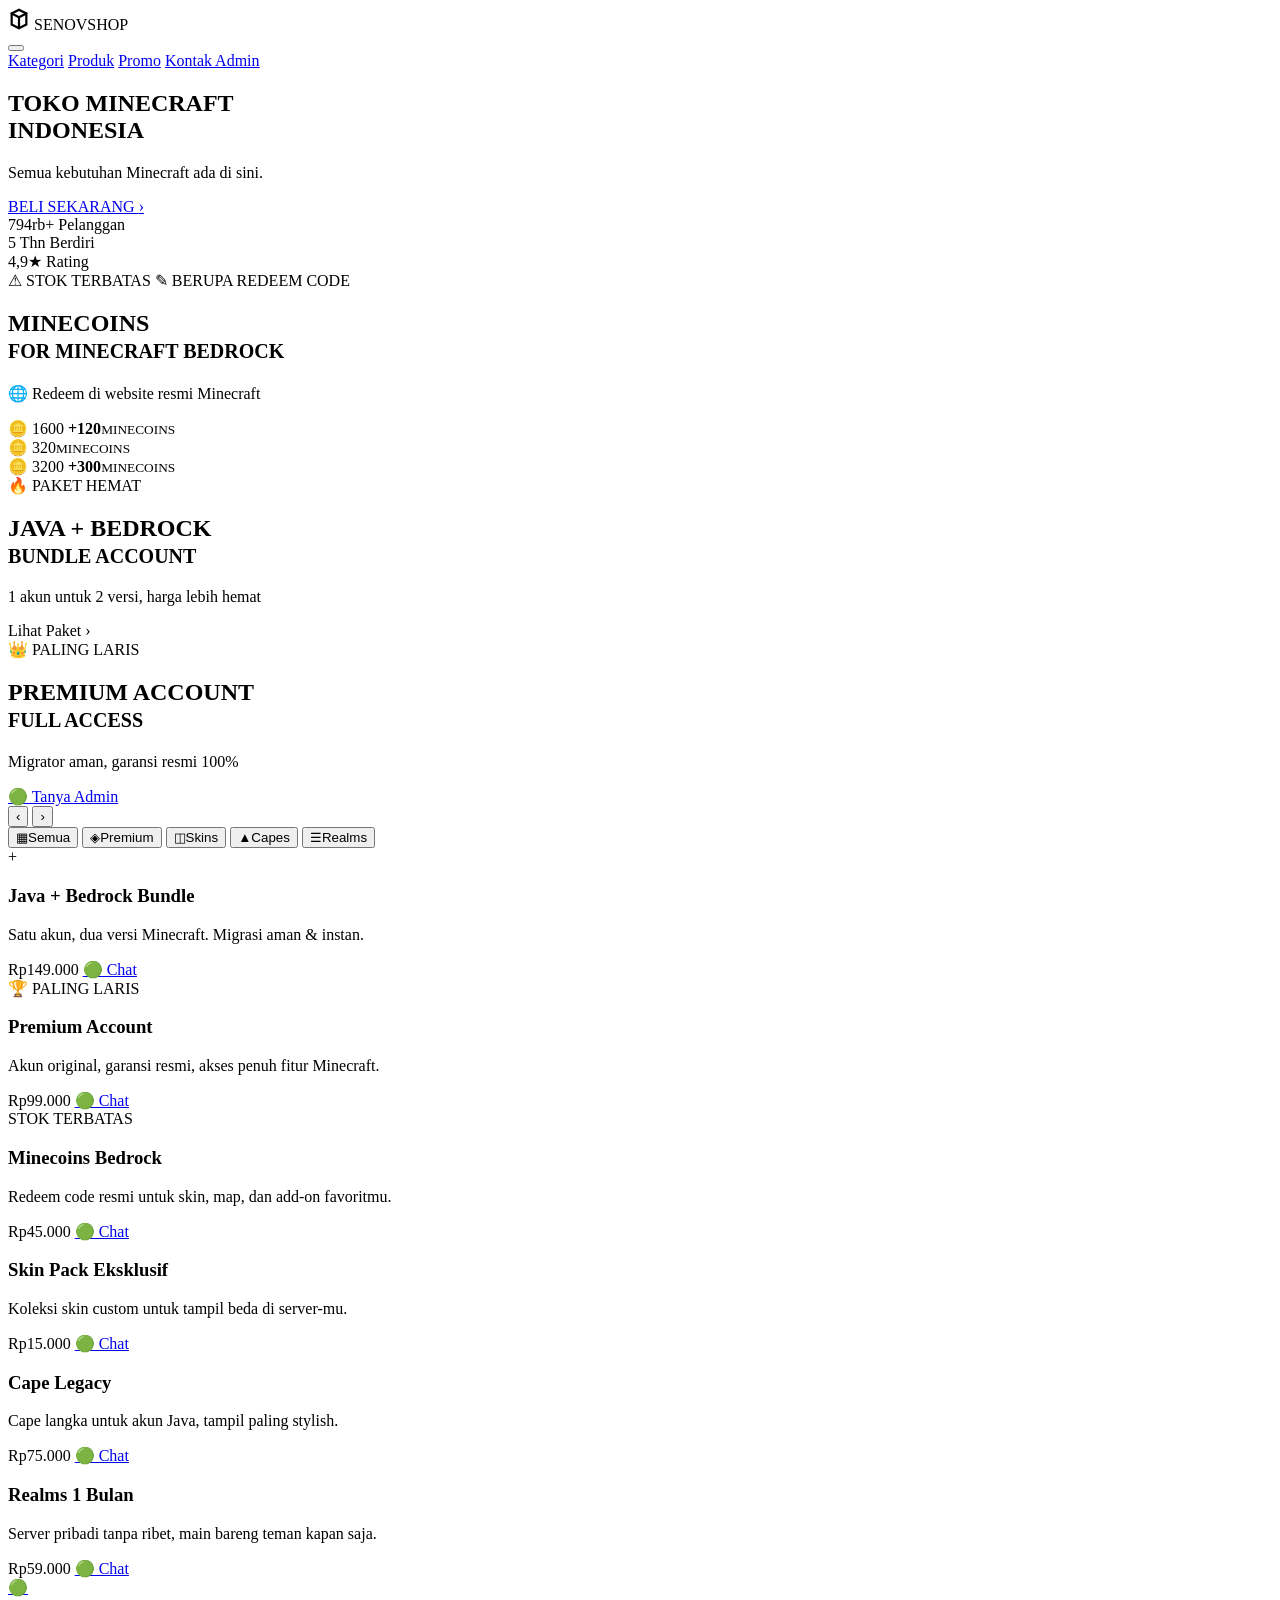
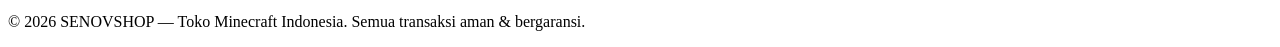
==== index.html @ c6f9ea71 "Create index.html" ====
<!DOCTYPE html>
<html lang="id">
<head>
<meta charset="UTF-8">
<meta name="viewport" content="width=device-width, initial-scale=1.0">
<title>SENOVSHOP — Toko Minecraft Indonesia</title>
<link rel="preconnect" href="https://fonts.googleapis.com">
<link href="https://fonts.googleapis.com/css2?family=Press+Start+2P&family=Inter:wght@400;500;600;700;800&display=swap" rel="stylesheet">
<link rel="stylesheet" href="style.css">
</head>
<body>

<!-- ===== HEADER ===== -->
<header class="site-header" id="siteHeader">
  <div class="logo">
    <span class="logo-badge">
      <svg viewBox="0 0 24 24" width="22" height="22" fill="none" stroke="currentColor" stroke-width="2.4" stroke-linecap="round">
        <path d="M12 2 L20 6 V18 L12 22 L4 18 V6 Z"/>
        <path d="M4 6 L12 10 L20 6"/>
        <path d="M12 10 V22"/>
      </svg>
    </span>
    <span class="logo-text">SENOV<span class="accent">SHOP</span></span>
  </div>

  <button class="menu-toggle" id="menuToggle" aria-label="Buka menu" aria-expanded="false">
    <span></span><span></span><span></span>
  </button>

  <nav class="mobile-nav" id="mobileNav">
    <a href="#kategori">Kategori</a>
    <a href="#produk">Produk</a>
    <a href="#promo">Promo</a>
    <a href="#kontak">Kontak Admin</a>
  </nav>
</header>

<!-- ===== HERO ===== -->
<section class="hero">
  <div class="hero-terrain" aria-hidden="true">
    <div class="hero-stars"></div>
    <div class="hero-sun"></div>
    <div class="cloud c1"></div>
    <div class="cloud c2"></div>
    <div class="cloud c3"></div>
    <div class="tree t1"><span class="trunk"></span><span class="leaves"></span></div>
    <div class="tree t2"><span class="trunk"></span><span class="leaves"></span></div>
    <div class="tree t3"><span class="trunk"></span><span class="leaves"></span></div>
    <div class="ground"></div>
    <div class="blocky-strip"></div>
  </div>

  <div class="hero-content">
    <h1 class="hero-title">TOKO MINECRAFT<br><span class="accent-line">INDONESIA</span></h1>
    <p class="hero-sub">Semua kebutuhan Minecraft ada di sini.</p>
    <a href="#produk" class="btn-primary">BELI SEKARANG <span class="chev">›</span></a>

    <div class="stats-row">
      <div class="stat-card">
        <span class="stat-num">794rb+</span>
        <span class="stat-label">Pelanggan</span>
      </div>
      <div class="stat-card">
        <span class="stat-num">5 Thn</span>
        <span class="stat-label">Berdiri</span>
      </div>
      <div class="stat-card">
        <span class="stat-num">4,9<span class="star">★</span></span>
        <span class="stat-label">Rating</span>
      </div>
    </div>
  </div>
</section>

<!-- ===== BANNER CAROUSEL (bisa digeser) ===== -->
<section class="carousel-section" id="promo">
  <div class="carousel" id="carousel">
    <div class="carousel-track" id="carouselTrack">

      <article class="banner banner-coins">
        <div class="banner-badges">
          <span class="pill pill-warn">⚠ STOK TERBATAS</span>
          <span class="pill pill-info">✎ BERUPA REDEEM CODE</span>
        </div>
        <h2 class="banner-title">MINECOINS<br><small>FOR MINECRAFT BEDROCK</small></h2>
        <p class="banner-desc">🌐 Redeem di website resmi Minecraft</p>
        <div class="coin-chip chip1">🪙 1600 <b>+120</b><small>MINECOINS</small></div>
        <div class="coin-chip chip2">🪙 320<small>MINECOINS</small></div>
        <div class="coin-chip chip3">🪙 3200 <b>+300</b><small>MINECOINS</small></div>
      </article>

      <article class="banner banner-bundle">
        <span class="pill pill-gold">🔥 PAKET HEMAT</span>
        <h2 class="banner-title">JAVA + BEDROCK<br><small>BUNDLE ACCOUNT</small></h2>
        <p class="banner-desc">1 akun untuk 2 versi, harga lebih hemat</p>
        <span class="btn-mini">Lihat Paket ›</span>
      </article>

      <article class="banner banner-account">
        <span class="pill pill-red">👑 PALING LARIS</span>
        <h2 class="banner-title">PREMIUM ACCOUNT<br><small>FULL ACCESS</small></h2>
        <p class="banner-desc">Migrator aman, garansi resmi 100%</p>
        <a href="#kontak" class="btn-whatsapp">🟢 Tanya Admin</a>
      </article>

    </div>

    <button class="carousel-arrow prev" id="prevArrow" aria-label="Sebelumnya">‹</button>
    <button class="carousel-arrow next" id="nextArrow" aria-label="Berikutnya">›</button>
  </div>

  <div class="carousel-dots" id="carouselDots"></div>
</section>

<!-- ===== KATEGORI ===== -->
<section class="categories" id="kategori">
  <button class="cat-btn active" data-cat="semua">
    <span class="cat-icon">▦</span>Semua
  </button>
  <button class="cat-btn" data-cat="premium">
    <span class="cat-icon">◈</span>Premium
  </button>
  <button class="cat-btn" data-cat="skins">
    <span class="cat-icon">◫</span>Skins
  </button>
  <button class="cat-btn" data-cat="capes">
    <span class="cat-icon">▲</span>Capes
  </button>
  <button class="cat-btn" data-cat="realms">
    <span class="cat-icon">☰</span>Realms
  </button>
</section>

<!-- ===== PRODUK ===== -->
<section class="products" id="produk">

  <article class="product-card" data-cat="premium">
    <div class="product-thumb thumb-bundle">
      <span class="thumb-plus">+</span>
    </div>
    <div class="product-body">
      <h3>Java + Bedrock Bundle</h3>
      <p class="product-desc">Satu akun, dua versi Minecraft. Migrasi aman &amp; instan.</p>
      <div class="product-foot">
        <span class="price">Rp149.000</span>
        <a href="#kontak" class="btn-whatsapp small">🟢 Chat</a>
      </div>
    </div>
  </article>

  <article class="product-card" data-cat="premium">
    <div class="product-thumb thumb-account">
      <span class="badge-laris">🏆 PALING LARIS</span>
    </div>
    <div class="product-body">
      <h3>Premium Account</h3>
      <p class="product-desc">Akun original, garansi resmi, akses penuh fitur Minecraft.</p>
      <div class="product-foot">
        <span class="price">Rp99.000</span>
        <a href="#kontak" class="btn-whatsapp small">🟢 Chat</a>
      </div>
    </div>
  </article>

  <article class="product-card" data-cat="premium realms">
    <div class="product-thumb thumb-coins">
      <span class="badge-limited">STOK TERBATAS</span>
    </div>
    <div class="product-body">
      <h3>Minecoins Bedrock</h3>
      <p class="product-desc">Redeem code resmi untuk skin, map, dan add-on favoritmu.</p>
      <div class="product-foot">
        <span class="price">Rp45.000</span>
        <a href="#kontak" class="btn-whatsapp small">🟢 Chat</a>
      </div>
    </div>
  </article>

  <article class="product-card" data-cat="skins">
    <div class="product-thumb thumb-skins"></div>
    <div class="product-body">
      <h3>Skin Pack Eksklusif</h3>
      <p class="product-desc">Koleksi skin custom untuk tampil beda di server-mu.</p>
      <div class="product-foot">
        <span class="price">Rp15.000</span>
        <a href="#kontak" class="btn-whatsapp small">🟢 Chat</a>
      </div>
    </div>
  </article>

  <article class="product-card" data-cat="capes">
    <div class="product-thumb thumb-capes"></div>
    <div class="product-body">
      <h3>Cape Legacy</h3>
      <p class="product-desc">Cape langka untuk akun Java, tampil paling stylish.</p>
      <div class="product-foot">
        <span class="price">Rp75.000</span>
        <a href="#kontak" class="btn-whatsapp small">🟢 Chat</a>
      </div>
    </div>
  </article>

  <article class="product-card" data-cat="realms">
    <div class="product-thumb thumb-realms"></div>
    <div class="product-body">
      <h3>Realms 1 Bulan</h3>
      <p class="product-desc">Server pribadi tanpa ribet, main bareng teman kapan saja.</p>
      <div class="product-foot">
        <span class="price">Rp59.000</span>
        <a href="#kontak" class="btn-whatsapp small">🟢 Chat</a>
      </div>
    </div>
  </article>

</section>

<!-- ===== KONTAK / FLOATING WA ===== -->
<a href="#" id="kontak" class="floating-wa" aria-label="Tanya Admin via WhatsApp">🟢</a>

<footer class="site-footer">
  <p>© 2026 SENOVSHOP — Toko Minecraft Indonesia. Semua transaksi aman &amp; bergaransi.</p>
</footer>

<script src="script.js"></script>
</body>
</html>
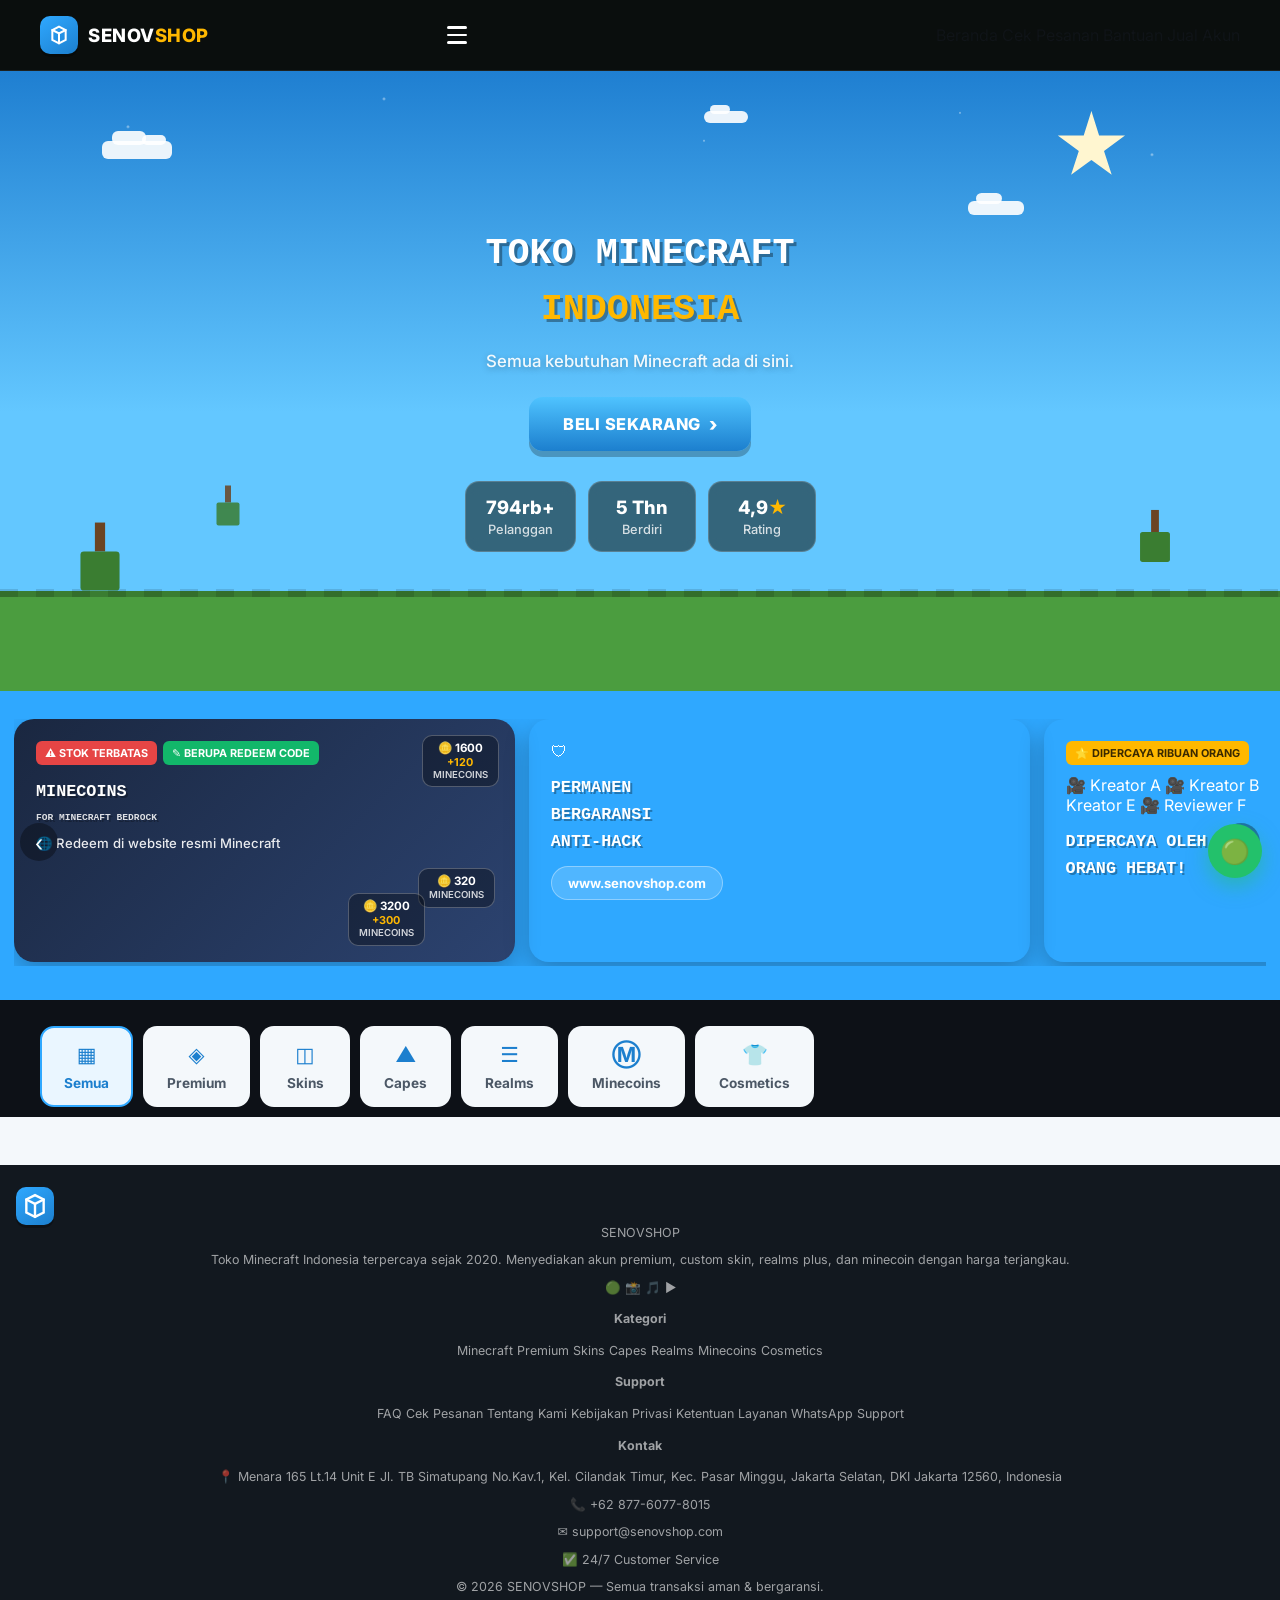
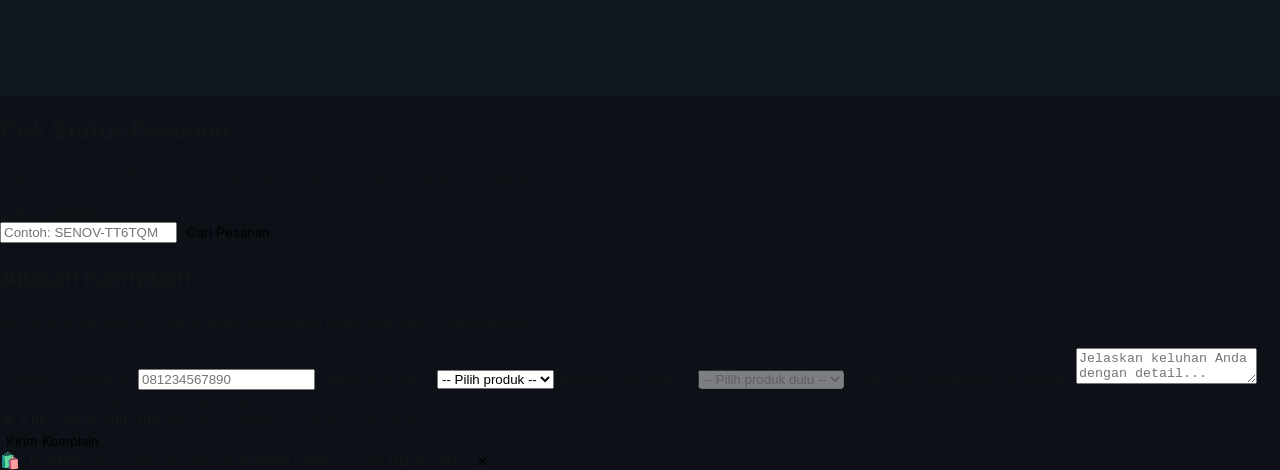
==== commit 5241f4f5: "Update index.html" ====
--- a/index.html
+++ b/index.html
@@ -8,218 +8,256 @@
 <link href="https://fonts.googleapis.com/css2?family=Press+Start+2P&family=Inter:wght@400;500;600;700;800&display=swap" rel="stylesheet">
 <link rel="stylesheet" href="style.css">
 </head>
-<body>
+<body class="skeleton-active">
 
 <!-- ===== HEADER ===== -->
 <header class="site-header" id="siteHeader">
-  <div class="logo">
+  <a href="#" class="logo" data-nav="home">
     <span class="logo-badge">
-      <svg viewBox="0 0 24 24" width="22" height="22" fill="none" stroke="currentColor" stroke-width="2.4" stroke-linecap="round">
+      <svg viewBox="0 0 24 24" width="20" height="20" fill="none" stroke="currentColor" stroke-width="2.4" stroke-linecap="round">
         <path d="M12 2 L20 6 V18 L12 22 L4 18 V6 Z"/>
         <path d="M4 6 L12 10 L20 6"/>
         <path d="M12 10 V22"/>
       </svg>
     </span>
     <span class="logo-text">SENOV<span class="accent">SHOP</span></span>
-  </div>
+  </a>
 
   <button class="menu-toggle" id="menuToggle" aria-label="Buka menu" aria-expanded="false">
     <span></span><span></span><span></span>
   </button>
 
-  <nav class="mobile-nav" id="mobileNav">
-    <a href="#kategori">Kategori</a>
-    <a href="#produk">Produk</a>
-    <a href="#promo">Promo</a>
-    <a href="#kontak">Kontak Admin</a>
+  <div class="nav-backdrop" id="navBackdrop"></div>
+  <nav class="dropdown-nav" id="dropdownNav">
+    <a href="#" class="nav-item active" data-nav="home">Beranda</a>
+    <a href="#" class="nav-item" data-nav="pesanan">Cek Pesanan</a>
+    <a href="#" class="nav-item" data-nav="bantuan">Bantuan</a>
+    <a href="https://wa.me/6282122246350?text=Halo%20Admin%20Senovbuy%2C%20saya%20ingin%20menjual%20akun%20Minecraft%20Java%20%26%20Bedrock%20saya."
+       class="nav-cta" target="_blank" rel="noopener">Jual Akun</a>
   </nav>
 </header>
 
-<!-- ===== HERO ===== -->
-<section class="hero">
-  <div class="hero-terrain" aria-hidden="true">
-    <div class="hero-stars"></div>
-    <div class="hero-sun"></div>
-    <div class="cloud c1"></div>
-    <div class="cloud c2"></div>
-    <div class="cloud c3"></div>
-    <div class="tree t1"><span class="trunk"></span><span class="leaves"></span></div>
-    <div class="tree t2"><span class="trunk"></span><span class="leaves"></span></div>
-    <div class="tree t3"><span class="trunk"></span><span class="leaves"></span></div>
-    <div class="ground"></div>
-    <div class="blocky-strip"></div>
-  </div>
-
-  <div class="hero-content">
-    <h1 class="hero-title">TOKO MINECRAFT<br><span class="accent-line">INDONESIA</span></h1>
-    <p class="hero-sub">Semua kebutuhan Minecraft ada di sini.</p>
-    <a href="#produk" class="btn-primary">BELI SEKARANG <span class="chev">›</span></a>
-
-    <div class="stats-row">
-      <div class="stat-card">
-        <span class="stat-num">794rb+</span>
-        <span class="stat-label">Pelanggan</span>
-      </div>
-      <div class="stat-card">
-        <span class="stat-num">5 Thn</span>
-        <span class="stat-label">Berdiri</span>
-      </div>
-      <div class="stat-card">
-        <span class="stat-num">4,9<span class="star">★</span></span>
-        <span class="stat-label">Rating</span>
-      </div>
-    </div>
-  </div>
-</section>
-
-<!-- ===== BANNER CAROUSEL (bisa digeser) ===== -->
-<section class="carousel-section" id="promo">
-  <div class="carousel" id="carousel">
-    <div class="carousel-track" id="carouselTrack">
-
-      <article class="banner banner-coins">
-        <div class="banner-badges">
-          <span class="pill pill-warn">⚠ STOK TERBATAS</span>
-          <span class="pill pill-info">✎ BERUPA REDEEM CODE</span>
-        </div>
-        <h2 class="banner-title">MINECOINS<br><small>FOR MINECRAFT BEDROCK</small></h2>
-        <p class="banner-desc">🌐 Redeem di website resmi Minecraft</p>
-        <div class="coin-chip chip1">🪙 1600 <b>+120</b><small>MINECOINS</small></div>
-        <div class="coin-chip chip2">🪙 320<small>MINECOINS</small></div>
-        <div class="coin-chip chip3">🪙 3200 <b>+300</b><small>MINECOINS</small></div>
-      </article>
-
-      <article class="banner banner-bundle">
-        <span class="pill pill-gold">🔥 PAKET HEMAT</span>
-        <h2 class="banner-title">JAVA + BEDROCK<br><small>BUNDLE ACCOUNT</small></h2>
-        <p class="banner-desc">1 akun untuk 2 versi, harga lebih hemat</p>
-        <span class="btn-mini">Lihat Paket ›</span>
-      </article>
-
-      <article class="banner banner-account">
-        <span class="pill pill-red">👑 PALING LARIS</span>
-        <h2 class="banner-title">PREMIUM ACCOUNT<br><small>FULL ACCESS</small></h2>
-        <p class="banner-desc">Migrator aman, garansi resmi 100%</p>
-        <a href="#kontak" class="btn-whatsapp">🟢 Tanya Admin</a>
-      </article>
-
-    </div>
-
-    <button class="carousel-arrow prev" id="prevArrow" aria-label="Sebelumnya">‹</button>
-    <button class="carousel-arrow next" id="nextArrow" aria-label="Berikutnya">›</button>
-  </div>
-
-  <div class="carousel-dots" id="carouselDots"></div>
-</section>
-
-<!-- ===== KATEGORI ===== -->
-<section class="categories" id="kategori">
-  <button class="cat-btn active" data-cat="semua">
-    <span class="cat-icon">▦</span>Semua
-  </button>
-  <button class="cat-btn" data-cat="premium">
-    <span class="cat-icon">◈</span>Premium
-  </button>
-  <button class="cat-btn" data-cat="skins">
-    <span class="cat-icon">◫</span>Skins
-  </button>
-  <button class="cat-btn" data-cat="capes">
-    <span class="cat-icon">▲</span>Capes
-  </button>
-  <button class="cat-btn" data-cat="realms">
-    <span class="cat-icon">☰</span>Realms
-  </button>
-</section>
-
-<!-- ===== PRODUK ===== -->
-<section class="products" id="produk">
-
-  <article class="product-card" data-cat="premium">
-    <div class="product-thumb thumb-bundle">
-      <span class="thumb-plus">+</span>
-    </div>
-    <div class="product-body">
-      <h3>Java + Bedrock Bundle</h3>
-      <p class="product-desc">Satu akun, dua versi Minecraft. Migrasi aman &amp; instan.</p>
-      <div class="product-foot">
-        <span class="price">Rp149.000</span>
-        <a href="#kontak" class="btn-whatsapp small">🟢 Chat</a>
-      </div>
-    </div>
-  </article>
-
-  <article class="product-card" data-cat="premium">
-    <div class="product-thumb thumb-account">
-      <span class="badge-laris">🏆 PALING LARIS</span>
-    </div>
-    <div class="product-body">
-      <h3>Premium Account</h3>
-      <p class="product-desc">Akun original, garansi resmi, akses penuh fitur Minecraft.</p>
-      <div class="product-foot">
-        <span class="price">Rp99.000</span>
-        <a href="#kontak" class="btn-whatsapp small">🟢 Chat</a>
-      </div>
-    </div>
-  </article>
-
-  <article class="product-card" data-cat="premium realms">
-    <div class="product-thumb thumb-coins">
-      <span class="badge-limited">STOK TERBATAS</span>
-    </div>
-    <div class="product-body">
-      <h3>Minecoins Bedrock</h3>
-      <p class="product-desc">Redeem code resmi untuk skin, map, dan add-on favoritmu.</p>
-      <div class="product-foot">
-        <span class="price">Rp45.000</span>
-        <a href="#kontak" class="btn-whatsapp small">🟢 Chat</a>
-      </div>
-    </div>
-  </article>
-
-  <article class="product-card" data-cat="skins">
-    <div class="product-thumb thumb-skins"></div>
-    <div class="product-body">
-      <h3>Skin Pack Eksklusif</h3>
-      <p class="product-desc">Koleksi skin custom untuk tampil beda di server-mu.</p>
-      <div class="product-foot">
-        <span class="price">Rp15.000</span>
-        <a href="#kontak" class="btn-whatsapp small">🟢 Chat</a>
-      </div>
-    </div>
-  </article>
-
-  <article class="product-card" data-cat="capes">
-    <div class="product-thumb thumb-capes"></div>
-    <div class="product-body">
-      <h3>Cape Legacy</h3>
-      <p class="product-desc">Cape langka untuk akun Java, tampil paling stylish.</p>
-      <div class="product-foot">
-        <span class="price">Rp75.000</span>
-        <a href="#kontak" class="btn-whatsapp small">🟢 Chat</a>
-      </div>
-    </div>
-  </article>
-
-  <article class="product-card" data-cat="realms">
-    <div class="product-thumb thumb-realms"></div>
-    <div class="product-body">
-      <h3>Realms 1 Bulan</h3>
-      <p class="product-desc">Server pribadi tanpa ribet, main bareng teman kapan saja.</p>
-      <div class="product-foot">
-        <span class="price">Rp59.000</span>
-        <a href="#kontak" class="btn-whatsapp small">🟢 Chat</a>
-      </div>
-    </div>
-  </article>
-
-</section>
-
-<!-- ===== KONTAK / FLOATING WA ===== -->
-<a href="#" id="kontak" class="floating-wa" aria-label="Tanya Admin via WhatsApp">🟢</a>
-
-<footer class="site-footer">
-  <p>© 2026 SENOVSHOP — Toko Minecraft Indonesia. Semua transaksi aman &amp; bergaransi.</p>
-</footer>
+<!-- ======================================================= -->
+<!-- ===================== VIEW: HOME ======================= -->
+<!-- ======================================================= -->
+<main id="viewHome" class="view">
+
+  <!-- ===== HERO ===== -->
+  <section class="hero">
+    <div class="hero-terrain skeleton-block" aria-hidden="true">
+      <div class="hero-stars"></div>
+      <div class="hero-sun"></div>
+      <div class="cloud c1"></div>
+      <div class="cloud c2"></div>
+      <div class="cloud c3"></div>
+      <div class="tree t1"><span class="trunk"></span><span class="leaves"></span></div>
+      <div class="tree t2"><span class="trunk"></span><span class="leaves"></span></div>
+      <div class="tree t3"><span class="trunk"></span><span class="leaves"></span></div>
+      <div class="ground"></div>
+      <div class="blocky-strip"></div>
+    </div>
+
+    <div class="hero-content">
+      <h1 class="hero-title">TOKO MINECRAFT<br><span class="accent-line">INDONESIA</span></h1>
+      <p class="hero-sub">Semua kebutuhan Minecraft ada di sini.</p>
+      <a href="#produk" class="btn-primary">BELI SEKARANG <span class="chev">›</span></a>
+
+      <div class="stats-row">
+        <div class="stat-card"><span class="stat-num">794rb+</span><span class="stat-label">Pelanggan</span></div>
+        <div class="stat-card"><span class="stat-num">5 Thn</span><span class="stat-label">Berdiri</span></div>
+        <div class="stat-card"><span class="stat-num">4,9<span class="star">★</span></span><span class="stat-label">Rating</span></div>
+      </div>
+    </div>
+  </section>
+
+  <!-- ===== BANNER CAROUSEL ===== -->
+  <section class="carousel-section">
+    <div class="carousel" id="carousel">
+      <div class="carousel-track" id="carouselTrack">
+
+        <article class="banner banner-coins skeleton-block">
+          <div class="banner-badges">
+            <span class="pill pill-warn">⚠ STOK TERBATAS</span>
+            <span class="pill pill-info">✎ BERUPA REDEEM CODE</span>
+          </div>
+          <h2 class="banner-title">MINECOINS<br><small>FOR MINECRAFT BEDROCK</small></h2>
+          <p class="banner-desc">🌐 Redeem di website resmi Minecraft</p>
+          <div class="coin-chip chip1">🪙 1600 <b>+120</b><small>MINECOINS</small></div>
+          <div class="coin-chip chip2">🪙 320<small>MINECOINS</small></div>
+          <div class="coin-chip chip3">🪙 3200 <b>+300</b><small>MINECOINS</small></div>
+        </article>
+
+        <article class="banner banner-frost skeleton-block">
+          <span class="frost-shield">🛡</span>
+          <h2 class="banner-title banner-title-lg">PERMANEN<br>BERGARANSI<br><span class="accent-amber">ANTI-HACK</span></h2>
+          <span class="btn-mini">www.senovshop.com</span>
+          <div class="snow s1"></div><div class="snow s2"></div><div class="snow s3"></div><div class="snow s4"></div>
+        </article>
+
+        <article class="banner banner-trust skeleton-block">
+          <span class="pill pill-gold">⭐ DIPERCAYA RIBUAN ORANG</span>
+          <div class="trust-grid">
+            <span class="trust-pill">🎥 Kreator A</span>
+            <span class="trust-pill">🎥 Kreator B</span>
+            <span class="trust-pill">🎙 Reviewer C</span>
+            <span class="trust-pill">🎥 Kreator D</span>
+            <span class="trust-pill">🎙 Kreator E</span>
+            <span class="trust-pill">🎥 Reviewer F</span>
+          </div>
+          <h2 class="banner-title banner-title-sm">DIPERCAYA OLEH<br>ORANG HEBAT!</h2>
+        </article>
+
+        <article class="banner banner-brand skeleton-block">
+          <div class="brand-figures">
+            <span class="fig f1"></span><span class="fig f2"></span><span class="fig f3"></span><span class="fig f4"></span>
+          </div>
+          <h2 class="banner-title banner-title-brand">SENOVSHOP</h2>
+          <span class="btn-mini">www.senovshop.com</span>
+        </article>
+
+        <article class="banner banner-bundle skeleton-block">
+          <span class="pill pill-gold">🎁 BISA DAPET CAPE LANGKA!</span>
+          <h2 class="banner-title banner-title-sm">3+ CAPES RANDOM<br><span class="accent-amber">AKUN SULTAN</span></h2>
+          <div class="mystery-row">
+            <span class="mystery-box mb1">?</span>
+            <span class="mystery-box mb2">?</span>
+            <span class="mystery-box mb3">?</span>
+          </div>
+        </article>
+
+      </div>
+      <button class="carousel-arrow prev" id="prevArrow" aria-label="Sebelumnya">‹</button>
+      <button class="carousel-arrow next" id="nextArrow" aria-label="Berikutnya">›</button>
+    </div>
+    <div class="carousel-dots" id="carouselDots"></div>
+  </section>
+
+  <!-- ===== KATEGORI ===== -->
+  <section class="categories" id="kategori">
+    <button class="cat-btn active" data-cat="semua"><span class="cat-icon">▦</span>Semua</button>
+    <button class="cat-btn" data-cat="premium"><span class="cat-icon">◈</span>Premium</button>
+    <button class="cat-btn" data-cat="skins"><span class="cat-icon">◫</span>Skins</button>
+    <button class="cat-btn" data-cat="capes"><span class="cat-icon">▲</span>Capes</button>
+    <button class="cat-btn" data-cat="realms"><span class="cat-icon">☰</span>Realms</button>
+    <button class="cat-btn" data-cat="minecoins"><span class="cat-icon">Ⓜ</span>Minecoins</button>
+    <button class="cat-btn" data-cat="cosmetics"><span class="cat-icon">👕</span>Cosmetics</button>
+  </section>
+
+  <!-- ===== PRODUK ===== -->
+  <section class="products" id="produk"></section>
+
+  <!-- ===== FOOTER ===== -->
+  <footer class="site-footer">
+    <div class="footer-brand">
+      <span class="logo-badge">
+        <svg viewBox="0 0 24 24" width="26" height="26" fill="none" stroke="currentColor" stroke-width="2.2" stroke-linecap="round">
+          <path d="M12 2 L20 6 V18 L12 22 L4 18 V6 Z"/><path d="M4 6 L12 10 L20 6"/><path d="M12 10 V22"/>
+        </svg>
+      </span>
+      <span class="footer-logo-text">SENOVSHOP</span>
+    </div>
+    <p class="footer-desc">Toko Minecraft Indonesia terpercaya sejak 2020. Menyediakan akun premium, custom skin, realms plus, dan minecoin dengan harga terjangkau.</p>
+    <div class="footer-social">
+      <a href="#" aria-label="WhatsApp">🟢</a>
+      <a href="#" aria-label="Instagram">📸</a>
+      <a href="#" aria-label="TikTok">🎵</a>
+      <a href="#" aria-label="YouTube">▶️</a>
+    </div>
+
+    <div class="footer-cols">
+      <div class="footer-col">
+        <h4>Kategori</h4>
+        <a href="#">Minecraft Premium</a>
+        <a href="#">Skins</a>
+        <a href="#">Capes</a>
+        <a href="#">Realms</a>
+        <a href="#">Minecoins</a>
+        <a href="#">Cosmetics</a>
+      </div>
+      <div class="footer-col">
+        <h4>Support</h4>
+        <a href="#">FAQ</a>
+        <a href="#" data-nav="pesanan">Cek Pesanan</a>
+        <a href="#">Tentang Kami</a>
+        <a href="#">Kebijakan Privasi</a>
+        <a href="#">Ketentuan Layanan</a>
+        <a href="#">WhatsApp Support</a>
+      </div>
+      <div class="footer-col">
+        <h4>Kontak</h4>
+        <p>📍 Menara 165 Lt.14 Unit E Jl. TB Simatupang No.Kav.1, Kel. Cilandak Timur, Kec. Pasar Minggu, Jakarta Selatan, DKI Jakarta 12560, Indonesia</p>
+        <p>📞 +62 877-6077-8015</p>
+        <p>✉️ support@senovshop.com</p>
+        <p>✅ 24/7 Customer Service</p>
+      </div>
+    </div>
+    <p class="footer-copy">© 2026 SENOVSHOP — Semua transaksi aman &amp; bergaransi.</p>
+  </footer>
+
+</main>
+
+<!-- ======================================================= -->
+<!-- =================== VIEW: CEK PESANAN =================== -->
+<!-- ======================================================= -->
+<main id="viewPesanan" class="view view-hidden">
+  <section class="mini-hero">
+    <div class="mini-hero-bg"></div>
+    <h1>Cek Status Pesanan</h1>
+    <p>Masukkan Order ID untuk melihat status dan detail pembayaran pesanan Anda.</p>
+  </section>
+  <section class="pesanan-card-wrap">
+    <div class="pesanan-card">
+      <div class="pesanan-card-head">Cari Pesanan</div>
+      <div class="pesanan-card-body">
+        <input type="text" placeholder="Contoh: SENOV-TT6TQM">
+        <button class="btn-search">Cari Pesanan</button>
+      </div>
+    </div>
+  </section>
+</main>
+
+<!-- ======================================================= -->
+<!-- ===================== VIEW: BANTUAN ===================== -->
+<!-- ======================================================= -->
+<main id="viewBantuan" class="view view-hidden">
+  <section class="mini-hero mini-hero-alt">
+    <div class="mini-hero-bg"></div>
+    <h1>Ajukan Komplain</h1>
+    <p>Isi form di bawah, tim kami akan membantu menindaklanjuti kendalamu.</p>
+  </section>
+  <section class="form-wrap">
+    <label class="form-label">Nomor WhatsApp</label>
+    <input type="text" placeholder="081234567890">
+
+    <label class="form-label">Nama Produk *</label>
+    <select><option>-- Pilih produk --</option></select>
+
+    <label class="form-label">Alasan Komplain *</label>
+    <select disabled><option>-- Pilih produk dulu --</option></select>
+
+    <label class="form-label">Deskripsi Komplain (opsional)</label>
+    <textarea maxlength="2000" placeholder="Jelaskan keluhan Anda dengan detail..." id="complaintText"></textarea>
+    <span class="char-count"><span id="charCount">0</span>/2000</span>
+
+    <label class="form-label">Bukti Pembelian (opsional)</label>
+    <div class="dropzone">
+      <span class="dropzone-icon">⬆</span>
+      <strong>Klik untuk pilih file</strong>
+      <small>JPG, PNG, WEBP, atau PDF • Maks 5MB</small>
+    </div>
+
+    <button class="btn-submit">Kirim Komplain</button>
+  </section>
+</main>
+
+<!-- ===== FLOATING ELEMENTS ===== -->
+<a href="https://wa.me/6282122246350" target="_blank" rel="noopener" class="floating-wa" aria-label="Tanya Admin via WhatsApp">🟢</a>
+
+<div class="toast" id="purchaseToast">
+  <span class="toast-icon">🛍️</span>
+  <span class="toast-text"><strong id="toastName">Jo Stecu</strong> baru saja membeli <strong id="toastItem">Builder Cape</strong> senilai <strong id="toastPrice">Rp 15.402</strong></span>
+  <button class="toast-close" id="toastClose" aria-label="Tutup">✕</button>
+</div>
 
 <script src="script.js"></script>
 </body>
--- a/style.css
+++ b/style.css
@@ -0,0 +1,494 @@
+/* ============ TOKENS ============ */
+:root{
+  --bg: #0d1117;
+  --sky-top: #1f7fd1;
+  --sky-bot: #63c7ff;
+  --grass: #4b9d3f;
+  --grass-dark: #3a7d31;
+  --panel: rgba(15, 20, 15, 0.55);
+  --panel-solid: #12181f;
+  --card: #ffffff;
+  --card-alt: #f4f8fb;
+  --ink: #101418;
+  --ink-soft: #4c5866;
+  --amber: #ffb800;
+  --amber-dark: #d99400;
+  --blue: #2fa8ff;
+  --blue-dark: #1c7fce;
+  --green-wa: #23c16b;
+  --red: #e64545;
+  --radius-lg: 20px;
+  --radius-md: 14px;
+  --radius-sm: 9px;
+  --font-display: "Press Start 2P", monospace;
+  --font-body: "Inter", system-ui, sans-serif;
+  --shadow-block: 0 6px 0 rgba(0,0,0,0.25);
+}
+
+*{ box-sizing: border-box; }
+html{ scroll-behavior: smooth; }
+body{
+  margin:0;
+  font-family: var(--font-body);
+  background: var(--bg);
+  color: var(--ink);
+  -webkit-tap-highlight-color: transparent;
+}
+a{ text-decoration:none; color:inherit; }
+button{ font-family: inherit; cursor:pointer; border:none; background:none; }
+img{ max-width:100%; display:block; }
+
+/* ============ HEADER ============ */
+.site-header{
+  position: sticky;
+  top: 0;
+  z-index: 50;
+  display:flex;
+  align-items:center;
+  justify-content:space-between;
+  padding: 14px 20px;
+  background: rgba(10,14,10,0.72);
+  backdrop-filter: blur(10px);
+  border-bottom: 1px solid rgba(255,255,255,0.08);
+}
+.logo{ display:flex; align-items:center; gap:10px; }
+.logo-badge{
+  width: 38px; height: 38px;
+  border-radius: 10px;
+  background: linear-gradient(145deg, var(--blue), var(--blue-dark));
+  display:flex; align-items:center; justify-content:center;
+  color:#fff;
+  box-shadow: 0 3px 0 rgba(0,0,0,0.3);
+}
+.logo-text{
+  color:#fff;
+  font-weight: 800;
+  font-size: 1.15rem;
+  letter-spacing: 0.5px;
+}
+.logo-text .accent{ color: var(--amber); }
+
+.menu-toggle{
+  width: 38px; height: 38px;
+  display:flex; flex-direction:column;
+  align-items:center; justify-content:center;
+  gap:5px;
+}
+.menu-toggle span{
+  width: 20px; height: 2.5px;
+  background:#fff;
+  border-radius: 2px;
+  transition: transform .25s ease, opacity .25s ease;
+}
+.menu-toggle.open span:nth-child(1){ transform: translateY(7.5px) rotate(45deg); }
+.menu-toggle.open span:nth-child(2){ opacity:0; }
+.menu-toggle.open span:nth-child(3){ transform: translateY(-7.5px) rotate(-45deg); }
+
+.mobile-nav{
+  position:absolute;
+  top: 100%;
+  right: 16px;
+  margin-top: 8px;
+  background: var(--panel-solid);
+  border: 1px solid rgba(255,255,255,0.1);
+  border-radius: var(--radius-md);
+  padding: 8px;
+  display:flex; flex-direction:column;
+  min-width: 190px;
+  transform-origin: top right;
+  transform: scale(0.9);
+  opacity:0;
+  pointer-events:none;
+  transition: transform .18s ease, opacity .18s ease;
+  box-shadow: 0 12px 30px rgba(0,0,0,0.4);
+}
+.mobile-nav.open{ opacity:1; transform: scale(1); pointer-events:auto; }
+.mobile-nav a{
+  color:#e8edf2;
+  padding: 10px 12px;
+  border-radius: var(--radius-sm);
+  font-weight:600;
+  font-size: 0.92rem;
+}
+.mobile-nav a:hover{ background: rgba(255,255,255,0.06); }
+
+/* ============ HERO ============ */
+.hero{
+  position:relative;
+  overflow:hidden;
+  padding: 56px 20px 40px;
+  min-height: 560px;
+  display:flex;
+  align-items:center;
+  justify-content:center;
+}
+.hero-terrain{
+  position:absolute; inset:0;
+  background: linear-gradient(180deg, var(--sky-top) 0%, var(--sky-bot) 55%, var(--sky-bot) 100%);
+  z-index:0;
+}
+.hero-stars{
+  position:absolute; inset:0 0 55% 0;
+  background-image:
+    radial-gradient(2px 2px at 10% 20%, #fff, transparent),
+    radial-gradient(2px 2px at 30% 10%, #fff, transparent),
+    radial-gradient(1.5px 1.5px at 55% 25%, #fff, transparent),
+    radial-gradient(1.5px 1.5px at 75% 15%, #fff, transparent),
+    radial-gradient(2px 2px at 90% 30%, #fff, transparent);
+  opacity: 0.55;
+}
+.hero-sun{
+  position:absolute;
+  top: 40px; right: 12%;
+  width: 70px; height:70px;
+  background: #fff6d0;
+  box-shadow: 0 0 40px 10px rgba(255,246,208,0.5);
+  clip-path: polygon(50% 0%, 61% 35%, 98% 35%, 68% 57%, 79% 91%, 50% 70%, 21% 91%, 32% 57%, 2% 35%, 39% 35%);
+}
+.cloud{
+  position:absolute;
+  background: rgba(255,255,255,0.9);
+  border-radius: 6px;
+  box-shadow: 0 0 0 rgba(0,0,0,0);
+}
+.cloud::before, .cloud::after{
+  content:"";
+  position:absolute;
+  background: rgba(255,255,255,0.9);
+  border-radius: 6px;
+}
+.c1{ width:70px; height:18px; top:70px; left:8%; }
+.c1::before{ width:34px; height:14px; top:-10px; left:10px; }
+.c1::after{ width:24px; height:10px; top:-6px; left:40px; }
+.c2{ width:56px; height:14px; top:130px; right:20%; }
+.c2::before{ width:26px; height:11px; top:-8px; left:8px; }
+.c3{ width:44px; height:12px; top:40px; left:55%; }
+.c3::before{ width:20px; height:9px; top:-6px; left:6px; }
+
+.tree{ position:absolute; bottom: 96px; z-index:1; }
+.tree .trunk{
+  display:block; width:12px; height:34px;
+  background:#6b4423; margin:0 auto;
+}
+.tree .leaves{
+  display:block; width:46px; height:46px;
+  background: var(--grass-dark);
+  border-radius: 4px;
+  margin-bottom: -6px;
+}
+.t1{ left:6%; bottom:100px; transform: scale(0.85); }
+.t2{ right:8%; bottom:120px; transform: scale(0.65); }
+.t3{ left:16%; bottom:150px; transform: scale(0.5); opacity:0.85; }
+
+.ground{
+  position:absolute; left:0; right:0; bottom:0; height: 100px;
+  background: var(--grass);
+  border-top: 6px solid var(--grass-dark);
+}
+.blocky-strip{
+  position:absolute; left:0; right:0; bottom: 94px; height:8px;
+  background-image: repeating-linear-gradient(90deg, rgba(0,0,0,0.12) 0 18px, transparent 18px 36px);
+}
+
+.hero-content{
+  position:relative; z-index:2;
+  text-align:center;
+  max-width: 640px;
+}
+.hero-title{
+  font-family: var(--font-display);
+  color:#fff;
+  font-size: clamp(1.5rem, 6vw, 2.3rem);
+  line-height: 1.5;
+  margin: 0 0 14px;
+  text-shadow: 3px 3px 0 rgba(0,0,0,0.35);
+}
+.hero-title .accent-line{ color: var(--amber); }
+.hero-sub{
+  color: rgba(255,255,255,0.92);
+  font-size: 1.05rem;
+  font-weight: 500;
+  margin: 0 0 26px;
+  text-shadow: 0 2px 6px rgba(0,0,0,0.25);
+}
+.btn-primary{
+  display:inline-flex;
+  align-items:center;
+  gap:8px;
+  background: linear-gradient(180deg, #4fc3ff, var(--blue-dark));
+  color:#fff;
+  font-weight:800;
+  font-size: 1.02rem;
+  letter-spacing: 0.5px;
+  padding: 15px 34px;
+  border-radius: var(--radius-md);
+  box-shadow: var(--shadow-block);
+  transition: transform .15s ease, box-shadow .15s ease;
+}
+.btn-primary:active{ transform: translateY(4px); box-shadow: 0 2px 0 rgba(0,0,0,0.25); }
+.btn-primary .chev{ font-size: 1.2rem; }
+
+.stats-row{
+  display:flex;
+  gap: 12px;
+  justify-content:center;
+  margin-top: 30px;
+  flex-wrap: wrap;
+}
+.stat-card{
+  background: var(--panel);
+  backdrop-filter: blur(6px);
+  border: 1px solid rgba(255,255,255,0.18);
+  border-radius: var(--radius-md);
+  padding: 14px 20px;
+  min-width: 108px;
+  display:flex; flex-direction:column; gap:4px;
+}
+.stat-num{ color:#fff; font-weight:800; font-size: 1.15rem; }
+.stat-label{ color: rgba(255,255,255,0.8); font-size: 0.8rem; font-weight:500; }
+.star{ color: var(--amber); }
+
+/* ============ CAROUSEL ============ */
+.carousel-section{
+  background: var(--blue);
+  padding: 28px 0 20px;
+}
+.carousel{
+  position:relative;
+  overflow:hidden;
+  padding: 0 14px;
+}
+.carousel-track{
+  display:flex;
+  gap: 14px;
+  overflow-x: auto;
+  scroll-snap-type: x mandatory;
+  -webkit-overflow-scrolling: touch;
+  scrollbar-width: none;
+  cursor: grab;
+  padding-bottom: 4px;
+}
+.carousel-track.dragging{ cursor: grabbing; scroll-snap-type: none; }
+.carousel-track::-webkit-scrollbar{ display:none; }
+
+.banner{
+  position:relative;
+  flex: 0 0 88%;
+  scroll-snap-align: center;
+  min-height: 230px;
+  border-radius: var(--radius-lg);
+  padding: 22px;
+  overflow:hidden;
+  display:flex;
+  flex-direction:column;
+  gap:10px;
+  color:#fff;
+  box-shadow: 0 10px 24px rgba(0,0,0,0.25);
+  user-select:none;
+}
+@media(min-width:600px){ .banner{ flex-basis: 60%; } }
+@media(min-width:900px){ .banner{ flex-basis: 40%; } }
+
+.banner-coins{ background: linear-gradient(135deg,#1a2740,#2c4370); }
+.banner-bundle{ background: linear-gradient(135deg,#234d2e,#3a7d31); }
+.banner-account{ background: linear-gradient(135deg,#3b1f52,#6b2fa8); }
+
+.banner-badges{ display:flex; flex-wrap:wrap; gap:6px; }
+.pill{
+  display:inline-flex; align-items:center; gap:4px;
+  font-size: 0.68rem; font-weight:700;
+  padding: 5px 9px; border-radius: 6px;
+  width: fit-content;
+}
+.pill-warn{ background: var(--red); color:#fff; }
+.pill-info{ background: #12b76a; color:#fff; }
+.pill-gold{ background: var(--amber); color:#3a2900; }
+.pill-red{ background: var(--red); color:#fff; }
+
+.banner-title{
+  font-family: var(--font-display);
+  font-size: 1.05rem;
+  line-height: 1.6;
+  margin: 4px 0 0;
+  text-shadow: 2px 2px 0 rgba(0,0,0,0.3);
+}
+.banner-title small{ font-size: 0.6rem; display:block; margin-top:4px; opacity:0.85; }
+.banner-desc{ font-size: 0.82rem; opacity: 0.9; margin:0; font-weight:500; }
+
+.coin-chip{
+  position:absolute;
+  background: rgba(0,0,0,0.35);
+  border: 1px solid rgba(255,255,255,0.25);
+  border-radius: 10px;
+  padding: 6px 10px;
+  font-size: 0.72rem;
+  font-weight:700;
+  display:flex; flex-direction:column; align-items:center;
+  line-height:1.2;
+}
+.coin-chip b{ color: var(--amber); font-size: 0.68rem; }
+.coin-chip small{ font-weight:600; opacity:0.8; font-size: 0.6rem; }
+.chip1{ top: 16px; right: 16px; }
+.chip2{ bottom: 54px; right: 20px; }
+.chip3{ bottom: 16px; right: 90px; }
+
+.btn-mini{
+  align-self:flex-start;
+  margin-top:auto;
+  background: rgba(255,255,255,0.16);
+  border: 1px solid rgba(255,255,255,0.35);
+  padding: 8px 16px;
+  border-radius: 999px;
+  font-weight:700;
+  font-size: 0.82rem;
+}
+
+.btn-whatsapp{
+  align-self:flex-start;
+  margin-top:auto;
+  background: var(--green-wa);
+  color:#fff;
+  font-weight:700;
+  font-size: 0.85rem;
+  padding: 10px 18px;
+  border-radius: 999px;
+  box-shadow: 0 4px 0 rgba(0,0,0,0.2);
+}
+
+.carousel-arrow{
+  position:absolute;
+  top:50%; transform: translateY(-50%);
+  width: 38px; height:38px;
+  border-radius:50%;
+  background: rgba(0,0,0,0.35);
+  color:#fff;
+  font-size: 1.4rem;
+  display:flex; align-items:center; justify-content:center;
+  z-index:3;
+}
+.carousel-arrow.prev{ left: 20px; }
+.carousel-arrow.next{ right: 20px; }
+@media (max-width:640px){ .carousel-arrow{ display:none; } }
+
+.carousel-dots{
+  display:flex; justify-content:center; gap:8px;
+  margin-top: 14px;
+}
+.dot{
+  width: 8px; height:8px; border-radius:50%;
+  background: rgba(255,255,255,0.45);
+  transition: all .2s ease;
+}
+.dot.active{ background:#fff; width: 22px; border-radius: 5px; }
+
+/* ============ CATEGORIES ============ */
+.categories{
+  display:flex;
+  gap: 10px;
+  overflow-x:auto;
+  padding: 22px 16px 6px;
+  scrollbar-width:none;
+}
+.categories::-webkit-scrollbar{ display:none; }
+.cat-btn{
+  flex: 0 0 auto;
+  display:flex; flex-direction:column; align-items:center; gap:8px;
+  background: var(--card-alt);
+  border: 2px solid transparent;
+  border-radius: var(--radius-md);
+  padding: 14px 22px;
+  font-weight:700;
+  font-size: 0.85rem;
+  color: var(--ink-soft);
+  min-width: 90px;
+}
+.cat-icon{ font-size: 1.3rem; color: var(--blue-dark); }
+.cat-btn.active{
+  background: #eaf6ff;
+  border-color: var(--blue);
+  color: var(--blue-dark);
+}
+
+/* ============ PRODUCTS ============ */
+.products{
+  display:grid;
+  grid-template-columns: repeat(auto-fill, minmax(230px, 1fr));
+  gap: 16px;
+  padding: 16px;
+  background: var(--card-alt);
+}
+.product-card{
+  background: var(--card);
+  border-radius: var(--radius-lg);
+  overflow:hidden;
+  box-shadow: 0 4px 16px rgba(20,30,40,0.08);
+  display:flex; flex-direction:column;
+  transition: transform .15s ease;
+}
+.product-card:hover{ transform: translateY(-3px); }
+
+.product-thumb{
+  position:relative;
+  height: 130px;
+  background: linear-gradient(135deg, var(--sky-top), var(--sky-bot));
+  display:flex; align-items:center; justify-content:center;
+}
+.thumb-bundle{ background: linear-gradient(135deg,#3a7d31,#4b9d3f); }
+.thumb-account{ background: linear-gradient(135deg,#6b2fa8,#3b1f52); }
+.thumb-coins{ background: linear-gradient(135deg,#d99400,#ffb800); }
+.thumb-skins{ background: linear-gradient(135deg,#2c4370,#1a2740); }
+.thumb-capes{ background: linear-gradient(135deg,#c0392b,#7a231a); }
+.thumb-realms{ background: linear-gradient(135deg,#1c7fce,#0d5aa8); }
+
+.thumb-plus{
+  font-family: var(--font-display);
+  font-size: 2rem;
+  color:#fff;
+  text-shadow: 2px 2px 0 rgba(0,0,0,0.25);
+}
+.badge-laris, .badge-limited{
+  position:absolute; top:10px; left:10px;
+  font-size: 0.65rem; font-weight:800;
+  padding: 5px 9px; border-radius:6px;
+  color:#fff;
+}
+.badge-laris{ background: var(--red); }
+.badge-limited{ background:#12121280; backdrop-filter: blur(2px); }
+
+.product-body{ padding: 14px 16px 16px; display:flex; flex-direction:column; gap:6px; flex:1; }
+.product-body h3{ margin:0; font-size: 0.98rem; color: var(--ink); }
+.product-desc{ margin:0; font-size: 0.8rem; color: var(--ink-soft); line-height:1.4; flex:1; }
+.product-foot{
+  display:flex; align-items:center; justify-content:space-between;
+  margin-top: 8px;
+}
+.price{ font-weight:800; color: var(--blue-dark); font-size: 0.95rem; }
+.btn-whatsapp.small{ padding: 7px 14px; font-size: 0.76rem; box-shadow:none; }
+
+/* ============ FLOATING WA + FOOTER ============ */
+.floating-wa{
+  position: fixed;
+  bottom: 22px; right: 18px;
+  width: 54px; height:54px;
+  border-radius:50%;
+  background: var(--green-wa);
+  display:flex; align-items:center; justify-content:center;
+  font-size: 1.5rem;
+  box-shadow: 0 8px 20px rgba(35,193,107,0.5);
+  z-index: 40;
+}
+.site-footer{
+  text-align:center;
+  padding: 22px 16px 90px;
+  background: var(--panel-solid);
+  color: rgba(255,255,255,0.6);
+  font-size: 0.78rem;
+}
+
+/* ============ RESPONSIVE ============ */
+@media (min-width:900px){
+  .hero{ min-height: 620px; }
+  .products{ grid-template-columns: repeat(3, 1fr); padding: 24px 40px; }
+  .categories{ padding: 26px 40px 10px; }
+  .site-header{ padding: 16px 40px; }
+}
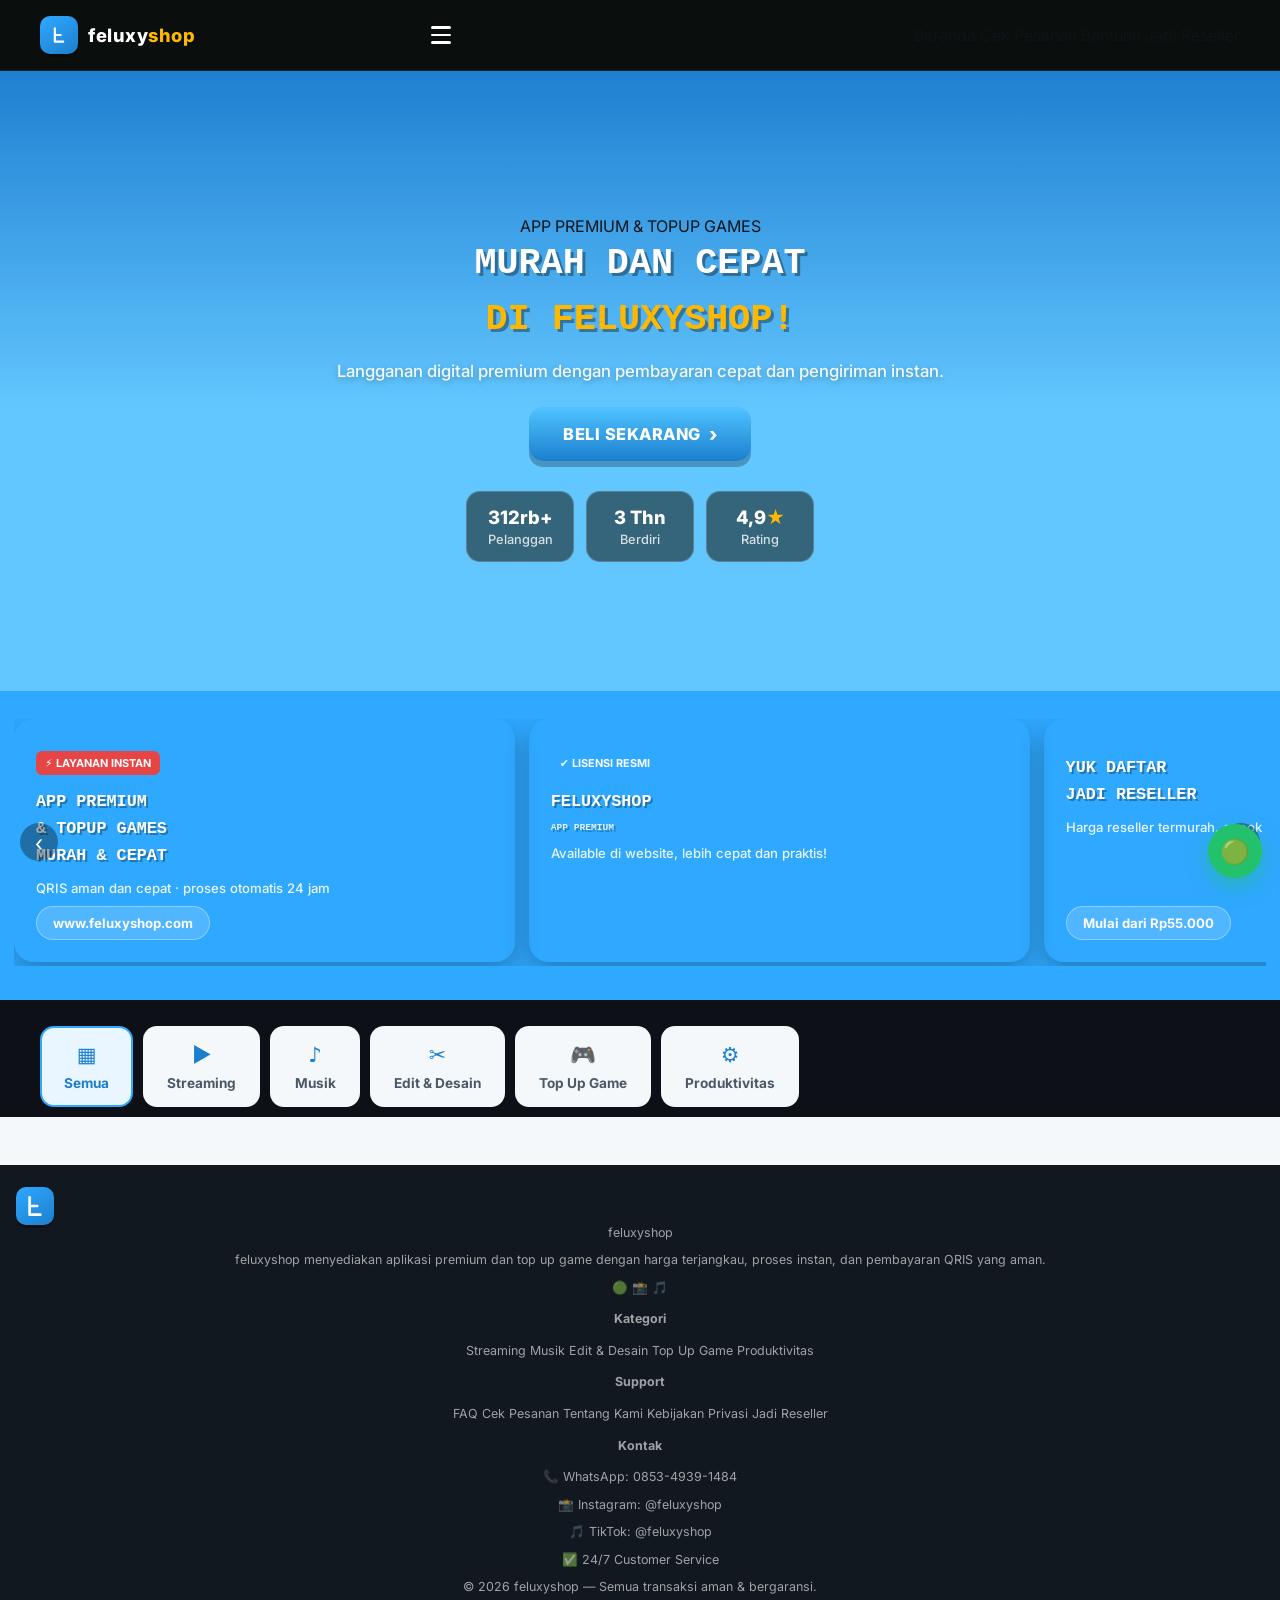
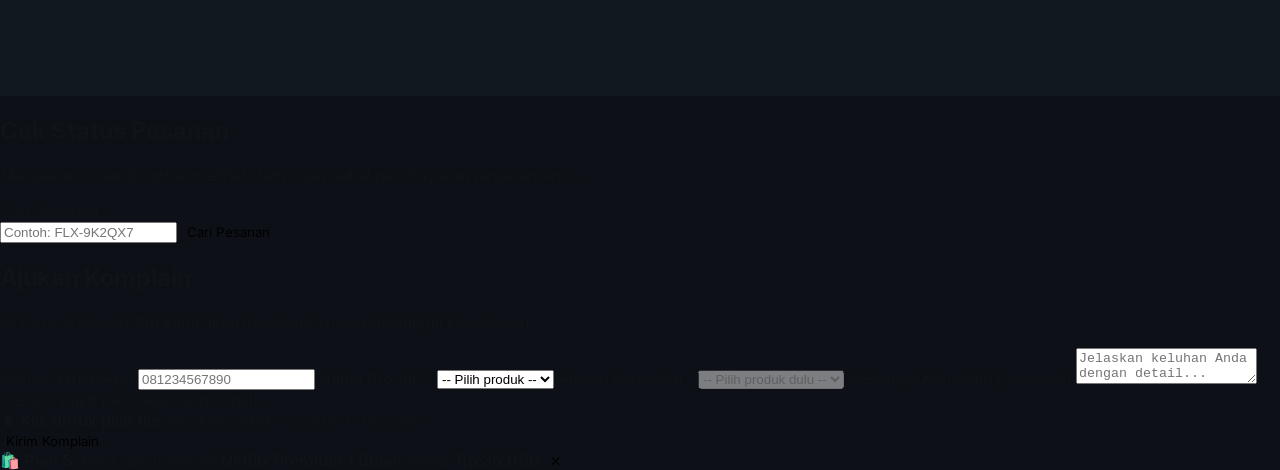
==== commit e77c937e: "Update index.html" ====
--- a/index.html
+++ b/index.html
@@ -3,10 +3,11 @@
 <head>
 <meta charset="UTF-8">
 <meta name="viewport" content="width=device-width, initial-scale=1.0">
-<title>SENOVSHOP — Toko Minecraft Indonesia</title>
+<title>feluxyshop — App Premium & Top Up Games</title>
 <link rel="preconnect" href="https://fonts.googleapis.com">
-<link href="https://fonts.googleapis.com/css2?family=Press+Start+2P&family=Inter:wght@400;500;600;700;800&display=swap" rel="stylesheet">
+<link href="https://fonts.googleapis.com/css2?family=Baloo+2:wght@600;700;800&family=Inter:wght@400;500;600;700;800&display=swap" rel="stylesheet">
 <link rel="stylesheet" href="style.css">
+<link rel="icon" type="image/svg+xml" href="data:image/svg+xml,%3Csvg xmlns='http://www.w3.org/2000/svg' viewBox='0 0 64 64'%3E%3Crect width='64' height='64' rx='16' fill='%230b3d1f'/%3E%3Cpath d='M18 44 L18 20 L34 20 M18 32 L30 32' stroke='%2334e37a' stroke-width='6' fill='none' stroke-linecap='round'/%3E%3C/svg%3E">
 </head>
 <body class="skeleton-active">
 
@@ -14,13 +15,11 @@
 <header class="site-header" id="siteHeader">
   <a href="#" class="logo" data-nav="home">
     <span class="logo-badge">
-      <svg viewBox="0 0 24 24" width="20" height="20" fill="none" stroke="currentColor" stroke-width="2.4" stroke-linecap="round">
-        <path d="M12 2 L20 6 V18 L12 22 L4 18 V6 Z"/>
-        <path d="M4 6 L12 10 L20 6"/>
-        <path d="M12 10 V22"/>
+      <svg viewBox="0 0 24 24" width="20" height="20" fill="none" stroke="currentColor" stroke-width="2.6" stroke-linecap="round" stroke-linejoin="round">
+        <path d="M7 4 L7 20 L17 20 M7 12 L14 12"/>
       </svg>
     </span>
-    <span class="logo-text">SENOV<span class="accent">SHOP</span></span>
+    <span class="logo-text">feluxy<span class="accent">shop</span></span>
   </a>
 
   <button class="menu-toggle" id="menuToggle" aria-label="Buka menu" aria-expanded="false">
@@ -32,8 +31,8 @@
     <a href="#" class="nav-item active" data-nav="home">Beranda</a>
     <a href="#" class="nav-item" data-nav="pesanan">Cek Pesanan</a>
     <a href="#" class="nav-item" data-nav="bantuan">Bantuan</a>
-    <a href="https://wa.me/6282122246350?text=Halo%20Admin%20Senovbuy%2C%20saya%20ingin%20menjual%20akun%20Minecraft%20Java%20%26%20Bedrock%20saya."
-       class="nav-cta" target="_blank" rel="noopener">Jual Akun</a>
+    <a href="https://wa.me/6285349391484?text=Halo%20Admin%20feluxyshop%2C%20saya%20mau%20tanya-tanya."
+       class="nav-cta" target="_blank" rel="noopener">Jadi Reseller</a>
   </nav>
 </header>
 
@@ -45,26 +44,22 @@
   <!-- ===== HERO ===== -->
   <section class="hero">
     <div class="hero-terrain skeleton-block" aria-hidden="true">
-      <div class="hero-stars"></div>
-      <div class="hero-sun"></div>
-      <div class="cloud c1"></div>
-      <div class="cloud c2"></div>
-      <div class="cloud c3"></div>
-      <div class="tree t1"><span class="trunk"></span><span class="leaves"></span></div>
-      <div class="tree t2"><span class="trunk"></span><span class="leaves"></span></div>
-      <div class="tree t3"><span class="trunk"></span><span class="leaves"></span></div>
-      <div class="ground"></div>
-      <div class="blocky-strip"></div>
+      <div class="grid-overlay"></div>
+      <div class="glow g1"></div>
+      <div class="glow g2"></div>
+      <div class="bolt-shape b1"></div>
+      <div class="bolt-shape b2"></div>
     </div>
 
     <div class="hero-content">
-      <h1 class="hero-title">TOKO MINECRAFT<br><span class="accent-line">INDONESIA</span></h1>
-      <p class="hero-sub">Semua kebutuhan Minecraft ada di sini.</p>
+      <span class="hero-kicker">APP PREMIUM &amp; TOPUP GAMES</span>
+      <h1 class="hero-title">MURAH DAN CEPAT<br><span class="accent-line">DI FELUXYSHOP!</span></h1>
+      <p class="hero-sub">Langganan digital premium dengan pembayaran cepat dan pengiriman instan.</p>
       <a href="#produk" class="btn-primary">BELI SEKARANG <span class="chev">›</span></a>
 
       <div class="stats-row">
-        <div class="stat-card"><span class="stat-num">794rb+</span><span class="stat-label">Pelanggan</span></div>
-        <div class="stat-card"><span class="stat-num">5 Thn</span><span class="stat-label">Berdiri</span></div>
+        <div class="stat-card"><span class="stat-num">312rb+</span><span class="stat-label">Pelanggan</span></div>
+        <div class="stat-card"><span class="stat-num">3 Thn</span><span class="stat-label">Berdiri</span></div>
         <div class="stat-card"><span class="stat-num">4,9<span class="star">★</span></span><span class="stat-label">Rating</span></div>
       </div>
     </div>
@@ -75,54 +70,33 @@
     <div class="carousel" id="carousel">
       <div class="carousel-track" id="carouselTrack">
 
-        <article class="banner banner-coins skeleton-block">
-          <div class="banner-badges">
-            <span class="pill pill-warn">⚠ STOK TERBATAS</span>
-            <span class="pill pill-info">✎ BERUPA REDEEM CODE</span>
-          </div>
-          <h2 class="banner-title">MINECOINS<br><small>FOR MINECRAFT BEDROCK</small></h2>
-          <p class="banner-desc">🌐 Redeem di website resmi Minecraft</p>
-          <div class="coin-chip chip1">🪙 1600 <b>+120</b><small>MINECOINS</small></div>
-          <div class="coin-chip chip2">🪙 320<small>MINECOINS</small></div>
-          <div class="coin-chip chip3">🪙 3200 <b>+300</b><small>MINECOINS</small></div>
-        </article>
-
-        <article class="banner banner-frost skeleton-block">
-          <span class="frost-shield">🛡</span>
-          <h2 class="banner-title banner-title-lg">PERMANEN<br>BERGARANSI<br><span class="accent-amber">ANTI-HACK</span></h2>
-          <span class="btn-mini">www.senovshop.com</span>
-          <div class="snow s1"></div><div class="snow s2"></div><div class="snow s3"></div><div class="snow s4"></div>
+        <article class="banner banner-main skeleton-block">
+          <div class="banner-art banner-art-corner" aria-hidden="true"></div>
+          <span class="pill pill-warn">⚡ LAYANAN INSTAN</span>
+          <h2 class="banner-title">APP PREMIUM<br>&amp; TOPUP GAMES<br><span class="accent-yellow">MURAH &amp; CEPAT</span></h2>
+          <p class="banner-desc">QRIS aman dan cepat · proses otomatis 24 jam</p>
+          <span class="btn-mini">www.feluxyshop.com</span>
+        </article>
+
+        <article class="banner banner-brand skeleton-block">
+          <div class="banner-art banner-art-bolt" aria-hidden="true"></div>
+          <span class="pill pill-check">✔ LISENSI RESMI</span>
+          <h2 class="banner-title banner-title-brand">FELUXYSHOP<br><small>APP PREMIUM</small></h2>
+          <p class="banner-desc">Available di website, lebih cepat dan praktis!</p>
+        </article>
+
+        <article class="banner banner-reseller skeleton-block">
+          <div class="banner-art banner-art-crown" aria-hidden="true"></div>
+          <h2 class="banner-title banner-title-sm">YUK DAFTAR<br><span class="accent-yellow">JADI RESELLER</span></h2>
+          <p class="banner-desc">Harga reseller termurah, cocok untuk yang mau usaha sendiri.</p>
+          <span class="btn-mini">Mulai dari Rp55.000</span>
         </article>
 
         <article class="banner banner-trust skeleton-block">
-          <span class="pill pill-gold">⭐ DIPERCAYA RIBUAN ORANG</span>
-          <div class="trust-grid">
-            <span class="trust-pill">🎥 Kreator A</span>
-            <span class="trust-pill">🎥 Kreator B</span>
-            <span class="trust-pill">🎙 Reviewer C</span>
-            <span class="trust-pill">🎥 Kreator D</span>
-            <span class="trust-pill">🎙 Kreator E</span>
-            <span class="trust-pill">🎥 Reviewer F</span>
-          </div>
-          <h2 class="banner-title banner-title-sm">DIPERCAYA OLEH<br>ORANG HEBAT!</h2>
-        </article>
-
-        <article class="banner banner-brand skeleton-block">
-          <div class="brand-figures">
-            <span class="fig f1"></span><span class="fig f2"></span><span class="fig f3"></span><span class="fig f4"></span>
-          </div>
-          <h2 class="banner-title banner-title-brand">SENOVSHOP</h2>
-          <span class="btn-mini">www.senovshop.com</span>
-        </article>
-
-        <article class="banner banner-bundle skeleton-block">
-          <span class="pill pill-gold">🎁 BISA DAPET CAPE LANGKA!</span>
-          <h2 class="banner-title banner-title-sm">3+ CAPES RANDOM<br><span class="accent-amber">AKUN SULTAN</span></h2>
-          <div class="mystery-row">
-            <span class="mystery-box mb1">?</span>
-            <span class="mystery-box mb2">?</span>
-            <span class="mystery-box mb3">?</span>
-          </div>
+          <div class="banner-art banner-art-shield" aria-hidden="true"></div>
+          <span class="pill pill-check">✔ AMAN &amp; TERPERCAYA</span>
+          <h2 class="banner-title banner-title-sm">GARANSI FULL<br>REFUND JIKA GAGAL</h2>
+          <p class="banner-desc">Ribuan transaksi berhasil setiap harinya.</p>
         </article>
 
       </div>
@@ -135,12 +109,11 @@
   <!-- ===== KATEGORI ===== -->
   <section class="categories" id="kategori">
     <button class="cat-btn active" data-cat="semua"><span class="cat-icon">▦</span>Semua</button>
-    <button class="cat-btn" data-cat="premium"><span class="cat-icon">◈</span>Premium</button>
-    <button class="cat-btn" data-cat="skins"><span class="cat-icon">◫</span>Skins</button>
-    <button class="cat-btn" data-cat="capes"><span class="cat-icon">▲</span>Capes</button>
-    <button class="cat-btn" data-cat="realms"><span class="cat-icon">☰</span>Realms</button>
-    <button class="cat-btn" data-cat="minecoins"><span class="cat-icon">Ⓜ</span>Minecoins</button>
-    <button class="cat-btn" data-cat="cosmetics"><span class="cat-icon">👕</span>Cosmetics</button>
+    <button class="cat-btn" data-cat="streaming"><span class="cat-icon">▶</span>Streaming</button>
+    <button class="cat-btn" data-cat="musik"><span class="cat-icon">♪</span>Musik</button>
+    <button class="cat-btn" data-cat="editing"><span class="cat-icon">✂</span>Edit &amp; Desain</button>
+    <button class="cat-btn" data-cat="game"><span class="cat-icon">🎮</span>Top Up Game</button>
+    <button class="cat-btn" data-cat="produktivitas"><span class="cat-icon">⚙</span>Produktivitas</button>
   </section>
 
   <!-- ===== PRODUK ===== -->
@@ -150,29 +123,27 @@
   <footer class="site-footer">
     <div class="footer-brand">
       <span class="logo-badge">
-        <svg viewBox="0 0 24 24" width="26" height="26" fill="none" stroke="currentColor" stroke-width="2.2" stroke-linecap="round">
-          <path d="M12 2 L20 6 V18 L12 22 L4 18 V6 Z"/><path d="M4 6 L12 10 L20 6"/><path d="M12 10 V22"/>
+        <svg viewBox="0 0 24 24" width="26" height="26" fill="none" stroke="currentColor" stroke-width="2.4" stroke-linecap="round" stroke-linejoin="round">
+          <path d="M7 4 L7 20 L17 20 M7 12 L14 12"/>
         </svg>
       </span>
-      <span class="footer-logo-text">SENOVSHOP</span>
-    </div>
-    <p class="footer-desc">Toko Minecraft Indonesia terpercaya sejak 2020. Menyediakan akun premium, custom skin, realms plus, dan minecoin dengan harga terjangkau.</p>
+      <span class="footer-logo-text">feluxyshop</span>
+    </div>
+    <p class="footer-desc">feluxyshop menyediakan aplikasi premium dan top up game dengan harga terjangkau, proses instan, dan pembayaran QRIS yang aman.</p>
     <div class="footer-social">
       <a href="#" aria-label="WhatsApp">🟢</a>
       <a href="#" aria-label="Instagram">📸</a>
       <a href="#" aria-label="TikTok">🎵</a>
-      <a href="#" aria-label="YouTube">▶️</a>
     </div>
 
     <div class="footer-cols">
       <div class="footer-col">
         <h4>Kategori</h4>
-        <a href="#">Minecraft Premium</a>
-        <a href="#">Skins</a>
-        <a href="#">Capes</a>
-        <a href="#">Realms</a>
-        <a href="#">Minecoins</a>
-        <a href="#">Cosmetics</a>
+        <a href="#">Streaming</a>
+        <a href="#">Musik</a>
+        <a href="#">Edit &amp; Desain</a>
+        <a href="#">Top Up Game</a>
+        <a href="#">Produktivitas</a>
       </div>
       <div class="footer-col">
         <h4>Support</h4>
@@ -180,18 +151,17 @@
         <a href="#" data-nav="pesanan">Cek Pesanan</a>
         <a href="#">Tentang Kami</a>
         <a href="#">Kebijakan Privasi</a>
-        <a href="#">Ketentuan Layanan</a>
-        <a href="#">WhatsApp Support</a>
+        <a href="#">Jadi Reseller</a>
       </div>
       <div class="footer-col">
         <h4>Kontak</h4>
-        <p>📍 Menara 165 Lt.14 Unit E Jl. TB Simatupang No.Kav.1, Kel. Cilandak Timur, Kec. Pasar Minggu, Jakarta Selatan, DKI Jakarta 12560, Indonesia</p>
-        <p>📞 +62 877-6077-8015</p>
-        <p>✉️ support@senovshop.com</p>
+        <p>📞 WhatsApp: 0853-4939-1484</p>
+        <p>📸 Instagram: @feluxyshop</p>
+        <p>🎵 TikTok: @feluxyshop</p>
         <p>✅ 24/7 Customer Service</p>
       </div>
     </div>
-    <p class="footer-copy">© 2026 SENOVSHOP — Semua transaksi aman &amp; bergaransi.</p>
+    <p class="footer-copy">© 2026 feluxyshop — Semua transaksi aman &amp; bergaransi.</p>
   </footer>
 
 </main>
@@ -209,7 +179,7 @@
     <div class="pesanan-card">
       <div class="pesanan-card-head">Cari Pesanan</div>
       <div class="pesanan-card-body">
-        <input type="text" placeholder="Contoh: SENOV-TT6TQM">
+        <input type="text" placeholder="Contoh: FLX-9K2QX7">
         <button class="btn-search">Cari Pesanan</button>
       </div>
     </div>
@@ -220,7 +190,7 @@
 <!-- ===================== VIEW: BANTUAN ===================== -->
 <!-- ======================================================= -->
 <main id="viewBantuan" class="view view-hidden">
-  <section class="mini-hero mini-hero-alt">
+  <section class="mini-hero">
     <div class="mini-hero-bg"></div>
     <h1>Ajukan Komplain</h1>
     <p>Isi form di bawah, tim kami akan membantu menindaklanjuti kendalamu.</p>
@@ -251,14 +221,15 @@
 </main>
 
 <!-- ===== FLOATING ELEMENTS ===== -->
-<a href="https://wa.me/6282122246350" target="_blank" rel="noopener" class="floating-wa" aria-label="Tanya Admin via WhatsApp">🟢</a>
+<a href="https://wa.me/6285349391484" target="_blank" rel="noopener" class="floating-wa" aria-label="Tanya Admin via WhatsApp">🟢</a>
 
 <div class="toast" id="purchaseToast">
   <span class="toast-icon">🛍️</span>
-  <span class="toast-text"><strong id="toastName">Jo Stecu</strong> baru saja membeli <strong id="toastItem">Builder Cape</strong> senilai <strong id="toastPrice">Rp 15.402</strong></span>
+  <span class="toast-text"><strong id="toastName">Rian S.</strong> baru saja membeli <strong id="toastItem">Netflix Premium 1 Bulan</strong> senilai <strong id="toastPrice">Rp 35.000</strong></span>
   <button class="toast-close" id="toastClose" aria-label="Tutup">✕</button>
 </div>
 
+<script src="icons.js"></script>
 <script src="script.js"></script>
 </body>
 </html>
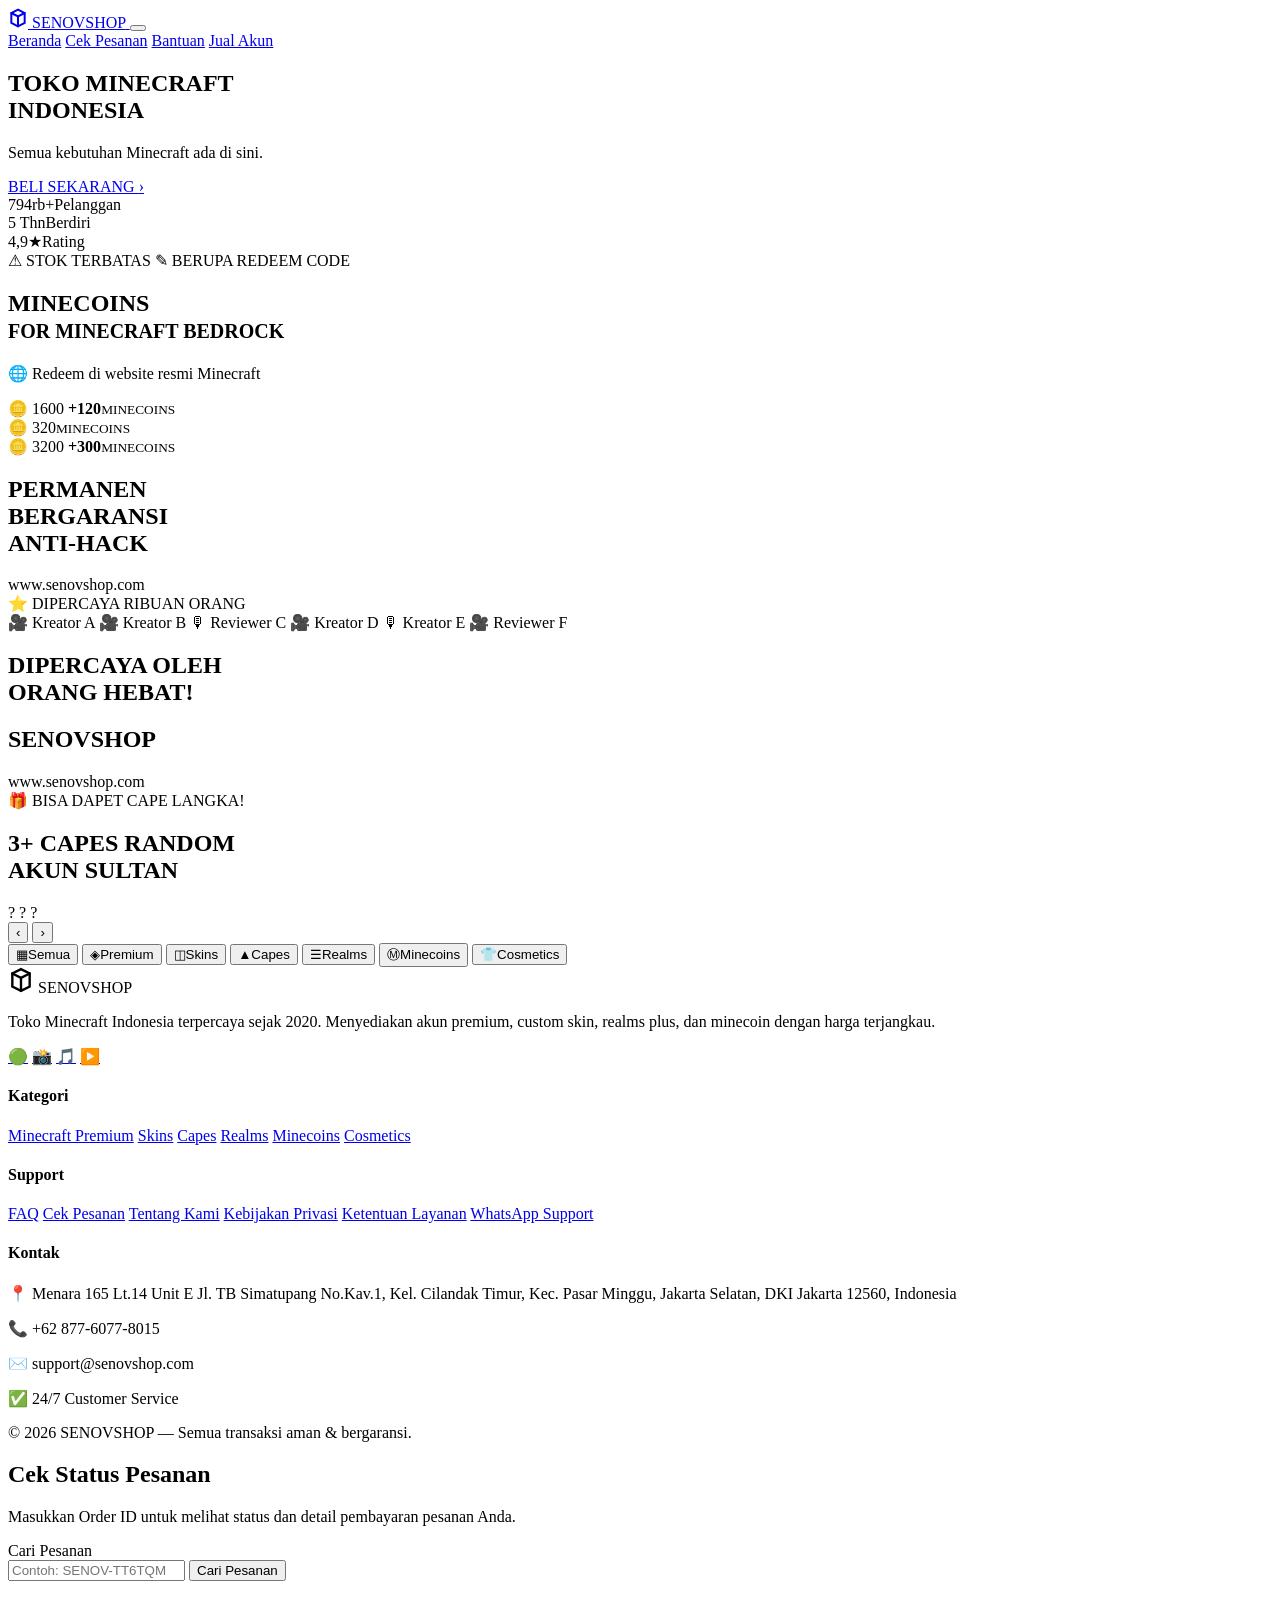
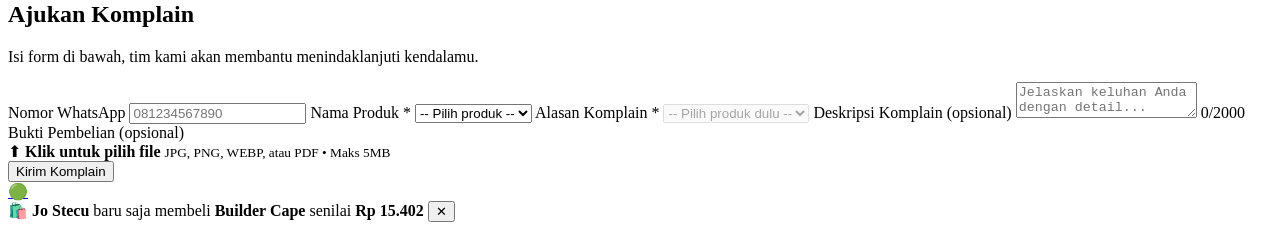
==== commit afc5150a: "Rename index (11).html to index.html" ====
--- a/index.html
+++ b/index.html
@@ -3,23 +3,31 @@
 <head>
 <meta charset="UTF-8">
 <meta name="viewport" content="width=device-width, initial-scale=1.0">
-<title>feluxyshop — App Premium & Top Up Games</title>
+<title>SENOVSHOP — Toko Minecraft Indonesia</title>
 <link rel="preconnect" href="https://fonts.googleapis.com">
-<link href="https://fonts.googleapis.com/css2?family=Baloo+2:wght@600;700;800&family=Inter:wght@400;500;600;700;800&display=swap" rel="stylesheet">
+<link href="https://fonts.googleapis.com/css2?family=Press+Start+2P&family=Inter:wght@400;500;600;700;800&display=swap" rel="stylesheet">
 <link rel="stylesheet" href="style.css">
-<link rel="icon" type="image/svg+xml" href="data:image/svg+xml,%3Csvg xmlns='http://www.w3.org/2000/svg' viewBox='0 0 64 64'%3E%3Crect width='64' height='64' rx='16' fill='%230b3d1f'/%3E%3Cpath d='M18 44 L18 20 L34 20 M18 32 L30 32' stroke='%2334e37a' stroke-width='6' fill='none' stroke-linecap='round'/%3E%3C/svg%3E">
+<link rel="icon" type="image/svg+xml" href="data:image/svg+xml,%3Csvg xmlns='http://www.w3.org/2000/svg' viewBox='0 0 64 64'%3E%3Cdefs%3E%3ClinearGradient id='g' x1='0' y1='0' x2='1' y2='1'%3E%3Cstop offset='0' stop-color='%234fc3ff'/%3E%3Cstop offset='1' stop-color='%231c7fce'/%3E%3C/linearGradient%3E%3C/defs%3E%3Crect width='64' height='64' rx='14' fill='url(%23g)'/%3E%3Cpolygon points='32,10 50,20 50,44 32,54 14,44 14,20' fill='none' stroke='white' stroke-width='4'/%3E%3Cpolygon points='14,20 32,30 50,20' fill='none' stroke='white' stroke-width='4'/%3E%3Cline x1='32' y1='30' x2='32' y2='54' stroke='white' stroke-width='4'/%3E%3C/svg%3E">
 </head>
 <body class="skeleton-active">
+<div class="bg-blobs" aria-hidden="true">
+  <span class="blob blob1"></span>
+  <span class="blob blob2"></span>
+  <span class="blob blob3"></span>
+  <span class="blob blob4"></span>
+</div>
 
 <!-- ===== HEADER ===== -->
 <header class="site-header" id="siteHeader">
   <a href="#" class="logo" data-nav="home">
     <span class="logo-badge">
-      <svg viewBox="0 0 24 24" width="20" height="20" fill="none" stroke="currentColor" stroke-width="2.6" stroke-linecap="round" stroke-linejoin="round">
-        <path d="M7 4 L7 20 L17 20 M7 12 L14 12"/>
+      <svg viewBox="0 0 24 24" width="20" height="20" fill="none" stroke="currentColor" stroke-width="2.4" stroke-linecap="round">
+        <path d="M12 2 L20 6 V18 L12 22 L4 18 V6 Z"/>
+        <path d="M4 6 L12 10 L20 6"/>
+        <path d="M12 10 V22"/>
       </svg>
     </span>
-    <span class="logo-text">feluxy<span class="accent">shop</span></span>
+    <span class="logo-text">SENOV<span class="accent">SHOP</span></span>
   </a>
 
   <button class="menu-toggle" id="menuToggle" aria-label="Buka menu" aria-expanded="false">
@@ -31,8 +39,8 @@
     <a href="#" class="nav-item active" data-nav="home">Beranda</a>
     <a href="#" class="nav-item" data-nav="pesanan">Cek Pesanan</a>
     <a href="#" class="nav-item" data-nav="bantuan">Bantuan</a>
-    <a href="https://wa.me/6285349391484?text=Halo%20Admin%20feluxyshop%2C%20saya%20mau%20tanya-tanya."
-       class="nav-cta" target="_blank" rel="noopener">Jadi Reseller</a>
+    <a href="https://wa.me/6282122246350?text=Halo%20Admin%20Senovbuy%2C%20saya%20ingin%20menjual%20akun%20Minecraft%20Java%20%26%20Bedrock%20saya."
+       class="nav-cta" target="_blank" rel="noopener">Jual Akun</a>
   </nav>
 </header>
 
@@ -44,22 +52,34 @@
   <!-- ===== HERO ===== -->
   <section class="hero">
     <div class="hero-terrain skeleton-block" aria-hidden="true">
-      <div class="grid-overlay"></div>
-      <div class="glow g1"></div>
-      <div class="glow g2"></div>
-      <div class="bolt-shape b1"></div>
-      <div class="bolt-shape b2"></div>
+      <div class="hero-stars"></div>
+      <div class="hero-sun"></div>
+      <div class="cloud c1"></div>
+      <div class="cloud c2"></div>
+      <div class="cloud c3"></div>
+      <div class="tree t1"><span class="trunk"></span><span class="leaves"></span></div>
+      <div class="tree t2"><span class="trunk"></span><span class="leaves"></span></div>
+      <div class="tree t3"><span class="trunk"></span><span class="leaves"></span></div>
+      <div class="voxel-hero-char">
+        <span class="vc-head"></span>
+        <span class="vc-body"></span>
+        <span class="vc-arm vc-arm-l"></span>
+        <span class="vc-arm vc-arm-r"></span>
+        <span class="vc-leg vc-leg-l"></span>
+        <span class="vc-leg vc-leg-r"></span>
+      </div>
+      <div class="ground"></div>
+      <div class="blocky-strip"></div>
     </div>
 
     <div class="hero-content">
-      <span class="hero-kicker">APP PREMIUM &amp; TOPUP GAMES</span>
-      <h1 class="hero-title">MURAH DAN CEPAT<br><span class="accent-line">DI FELUXYSHOP!</span></h1>
-      <p class="hero-sub">Langganan digital premium dengan pembayaran cepat dan pengiriman instan.</p>
+      <h1 class="hero-title">TOKO MINECRAFT<br><span class="accent-line">INDONESIA</span></h1>
+      <p class="hero-sub">Semua kebutuhan Minecraft ada di sini.</p>
       <a href="#produk" class="btn-primary">BELI SEKARANG <span class="chev">›</span></a>
 
       <div class="stats-row">
-        <div class="stat-card"><span class="stat-num">312rb+</span><span class="stat-label">Pelanggan</span></div>
-        <div class="stat-card"><span class="stat-num">3 Thn</span><span class="stat-label">Berdiri</span></div>
+        <div class="stat-card"><span class="stat-num">794rb+</span><span class="stat-label">Pelanggan</span></div>
+        <div class="stat-card"><span class="stat-num">5 Thn</span><span class="stat-label">Berdiri</span></div>
         <div class="stat-card"><span class="stat-num">4,9<span class="star">★</span></span><span class="stat-label">Rating</span></div>
       </div>
     </div>
@@ -70,33 +90,58 @@
     <div class="carousel" id="carousel">
       <div class="carousel-track" id="carouselTrack">
 
-        <article class="banner banner-main skeleton-block">
-          <div class="banner-art banner-art-corner" aria-hidden="true"></div>
-          <span class="pill pill-warn">⚡ LAYANAN INSTAN</span>
-          <h2 class="banner-title">APP PREMIUM<br>&amp; TOPUP GAMES<br><span class="accent-yellow">MURAH &amp; CEPAT</span></h2>
-          <p class="banner-desc">QRIS aman dan cepat · proses otomatis 24 jam</p>
-          <span class="btn-mini">www.feluxyshop.com</span>
+        <article class="banner banner-coins skeleton-block">
+          <div class="banner-art banner-art-coin" aria-hidden="true"></div>
+          <div class="banner-badges">
+            <span class="pill pill-warn">⚠ STOK TERBATAS</span>
+            <span class="pill pill-info">✎ BERUPA REDEEM CODE</span>
+          </div>
+          <h2 class="banner-title">MINECOINS<br><small>FOR MINECRAFT BEDROCK</small></h2>
+          <p class="banner-desc">🌐 Redeem di website resmi Minecraft</p>
+          <div class="coin-chip chip1">🪙 1600 <b>+120</b><small>MINECOINS</small></div>
+          <div class="coin-chip chip2">🪙 320<small>MINECOINS</small></div>
+          <div class="coin-chip chip3">🪙 3200 <b>+300</b><small>MINECOINS</small></div>
+        </article>
+
+        <article class="banner banner-frost skeleton-block">
+          <div class="banner-art banner-art-shield" aria-hidden="true"></div>
+          <h2 class="banner-title banner-title-lg">PERMANEN<br>BERGARANSI<br><span class="accent-amber">ANTI-HACK</span></h2>
+          <span class="btn-mini">www.senovshop.com</span>
+          <div class="snow s1"></div><div class="snow s2"></div><div class="snow s3"></div><div class="snow s4"></div>
+        </article>
+
+        <article class="banner banner-trust skeleton-block">
+          <div class="banner-art banner-art-people" aria-hidden="true"></div>
+          <span class="pill pill-gold">⭐ DIPERCAYA RIBUAN ORANG</span>
+          <div class="trust-grid">
+            <span class="trust-pill">🎥 Kreator A</span>
+            <span class="trust-pill">🎥 Kreator B</span>
+            <span class="trust-pill">🎙 Reviewer C</span>
+            <span class="trust-pill">🎥 Kreator D</span>
+            <span class="trust-pill">🎙 Kreator E</span>
+            <span class="trust-pill">🎥 Reviewer F</span>
+          </div>
+          <h2 class="banner-title banner-title-sm">DIPERCAYA OLEH<br>ORANG HEBAT!</h2>
         </article>
 
         <article class="banner banner-brand skeleton-block">
-          <div class="banner-art banner-art-bolt" aria-hidden="true"></div>
-          <span class="pill pill-check">✔ LISENSI RESMI</span>
-          <h2 class="banner-title banner-title-brand">FELUXYSHOP<br><small>APP PREMIUM</small></h2>
-          <p class="banner-desc">Available di website, lebih cepat dan praktis!</p>
-        </article>
-
-        <article class="banner banner-reseller skeleton-block">
-          <div class="banner-art banner-art-crown" aria-hidden="true"></div>
-          <h2 class="banner-title banner-title-sm">YUK DAFTAR<br><span class="accent-yellow">JADI RESELLER</span></h2>
-          <p class="banner-desc">Harga reseller termurah, cocok untuk yang mau usaha sendiri.</p>
-          <span class="btn-mini">Mulai dari Rp55.000</span>
-        </article>
-
-        <article class="banner banner-trust skeleton-block">
-          <div class="banner-art banner-art-shield" aria-hidden="true"></div>
-          <span class="pill pill-check">✔ AMAN &amp; TERPERCAYA</span>
-          <h2 class="banner-title banner-title-sm">GARANSI FULL<br>REFUND JIKA GAGAL</h2>
-          <p class="banner-desc">Ribuan transaksi berhasil setiap harinya.</p>
+          <div class="banner-art banner-art-gem" aria-hidden="true"></div>
+          <div class="brand-figures">
+            <span class="fig f1"></span><span class="fig f2"></span><span class="fig f3"></span><span class="fig f4"></span>
+          </div>
+          <h2 class="banner-title banner-title-brand">SENOVSHOP</h2>
+          <span class="btn-mini">www.senovshop.com</span>
+        </article>
+
+        <article class="banner banner-bundle skeleton-block">
+          <div class="banner-art banner-art-gift" aria-hidden="true"></div>
+          <span class="pill pill-gold">🎁 BISA DAPET CAPE LANGKA!</span>
+          <h2 class="banner-title banner-title-sm">3+ CAPES RANDOM<br><span class="accent-amber">AKUN SULTAN</span></h2>
+          <div class="mystery-row">
+            <span class="mystery-box mb1">?</span>
+            <span class="mystery-box mb2">?</span>
+            <span class="mystery-box mb3">?</span>
+          </div>
         </article>
 
       </div>
@@ -109,11 +154,12 @@
   <!-- ===== KATEGORI ===== -->
   <section class="categories" id="kategori">
     <button class="cat-btn active" data-cat="semua"><span class="cat-icon">▦</span>Semua</button>
-    <button class="cat-btn" data-cat="streaming"><span class="cat-icon">▶</span>Streaming</button>
-    <button class="cat-btn" data-cat="musik"><span class="cat-icon">♪</span>Musik</button>
-    <button class="cat-btn" data-cat="editing"><span class="cat-icon">✂</span>Edit &amp; Desain</button>
-    <button class="cat-btn" data-cat="game"><span class="cat-icon">🎮</span>Top Up Game</button>
-    <button class="cat-btn" data-cat="produktivitas"><span class="cat-icon">⚙</span>Produktivitas</button>
+    <button class="cat-btn" data-cat="premium"><span class="cat-icon">◈</span>Premium</button>
+    <button class="cat-btn" data-cat="skins"><span class="cat-icon">◫</span>Skins</button>
+    <button class="cat-btn" data-cat="capes"><span class="cat-icon">▲</span>Capes</button>
+    <button class="cat-btn" data-cat="realms"><span class="cat-icon">☰</span>Realms</button>
+    <button class="cat-btn" data-cat="minecoins"><span class="cat-icon">Ⓜ</span>Minecoins</button>
+    <button class="cat-btn" data-cat="cosmetics"><span class="cat-icon">👕</span>Cosmetics</button>
   </section>
 
   <!-- ===== PRODUK ===== -->
@@ -123,27 +169,29 @@
   <footer class="site-footer">
     <div class="footer-brand">
       <span class="logo-badge">
-        <svg viewBox="0 0 24 24" width="26" height="26" fill="none" stroke="currentColor" stroke-width="2.4" stroke-linecap="round" stroke-linejoin="round">
-          <path d="M7 4 L7 20 L17 20 M7 12 L14 12"/>
+        <svg viewBox="0 0 24 24" width="26" height="26" fill="none" stroke="currentColor" stroke-width="2.2" stroke-linecap="round">
+          <path d="M12 2 L20 6 V18 L12 22 L4 18 V6 Z"/><path d="M4 6 L12 10 L20 6"/><path d="M12 10 V22"/>
         </svg>
       </span>
-      <span class="footer-logo-text">feluxyshop</span>
-    </div>
-    <p class="footer-desc">feluxyshop menyediakan aplikasi premium dan top up game dengan harga terjangkau, proses instan, dan pembayaran QRIS yang aman.</p>
+      <span class="footer-logo-text">SENOVSHOP</span>
+    </div>
+    <p class="footer-desc">Toko Minecraft Indonesia terpercaya sejak 2020. Menyediakan akun premium, custom skin, realms plus, dan minecoin dengan harga terjangkau.</p>
     <div class="footer-social">
       <a href="#" aria-label="WhatsApp">🟢</a>
       <a href="#" aria-label="Instagram">📸</a>
       <a href="#" aria-label="TikTok">🎵</a>
+      <a href="#" aria-label="YouTube">▶️</a>
     </div>
 
     <div class="footer-cols">
       <div class="footer-col">
         <h4>Kategori</h4>
-        <a href="#">Streaming</a>
-        <a href="#">Musik</a>
-        <a href="#">Edit &amp; Desain</a>
-        <a href="#">Top Up Game</a>
-        <a href="#">Produktivitas</a>
+        <a href="#">Minecraft Premium</a>
+        <a href="#">Skins</a>
+        <a href="#">Capes</a>
+        <a href="#">Realms</a>
+        <a href="#">Minecoins</a>
+        <a href="#">Cosmetics</a>
       </div>
       <div class="footer-col">
         <h4>Support</h4>
@@ -151,17 +199,18 @@
         <a href="#" data-nav="pesanan">Cek Pesanan</a>
         <a href="#">Tentang Kami</a>
         <a href="#">Kebijakan Privasi</a>
-        <a href="#">Jadi Reseller</a>
+        <a href="#">Ketentuan Layanan</a>
+        <a href="#">WhatsApp Support</a>
       </div>
       <div class="footer-col">
         <h4>Kontak</h4>
-        <p>📞 WhatsApp: 0853-4939-1484</p>
-        <p>📸 Instagram: @feluxyshop</p>
-        <p>🎵 TikTok: @feluxyshop</p>
+        <p>📍 Menara 165 Lt.14 Unit E Jl. TB Simatupang No.Kav.1, Kel. Cilandak Timur, Kec. Pasar Minggu, Jakarta Selatan, DKI Jakarta 12560, Indonesia</p>
+        <p>📞 +62 877-6077-8015</p>
+        <p>✉️ support@senovshop.com</p>
         <p>✅ 24/7 Customer Service</p>
       </div>
     </div>
-    <p class="footer-copy">© 2026 feluxyshop — Semua transaksi aman &amp; bergaransi.</p>
+    <p class="footer-copy">© 2026 SENOVSHOP — Semua transaksi aman &amp; bergaransi.</p>
   </footer>
 
 </main>
@@ -179,7 +228,7 @@
     <div class="pesanan-card">
       <div class="pesanan-card-head">Cari Pesanan</div>
       <div class="pesanan-card-body">
-        <input type="text" placeholder="Contoh: FLX-9K2QX7">
+        <input type="text" placeholder="Contoh: SENOV-TT6TQM">
         <button class="btn-search">Cari Pesanan</button>
       </div>
     </div>
@@ -190,7 +239,7 @@
 <!-- ===================== VIEW: BANTUAN ===================== -->
 <!-- ======================================================= -->
 <main id="viewBantuan" class="view view-hidden">
-  <section class="mini-hero">
+  <section class="mini-hero mini-hero-alt">
     <div class="mini-hero-bg"></div>
     <h1>Ajukan Komplain</h1>
     <p>Isi form di bawah, tim kami akan membantu menindaklanjuti kendalamu.</p>
@@ -221,11 +270,11 @@
 </main>
 
 <!-- ===== FLOATING ELEMENTS ===== -->
-<a href="https://wa.me/6285349391484" target="_blank" rel="noopener" class="floating-wa" aria-label="Tanya Admin via WhatsApp">🟢</a>
+<a href="https://wa.me/6282122246350" target="_blank" rel="noopener" class="floating-wa" aria-label="Tanya Admin via WhatsApp">🟢</a>
 
 <div class="toast" id="purchaseToast">
   <span class="toast-icon">🛍️</span>
-  <span class="toast-text"><strong id="toastName">Rian S.</strong> baru saja membeli <strong id="toastItem">Netflix Premium 1 Bulan</strong> senilai <strong id="toastPrice">Rp 35.000</strong></span>
+  <span class="toast-text"><strong id="toastName">Jo Stecu</strong> baru saja membeli <strong id="toastItem">Builder Cape</strong> senilai <strong id="toastPrice">Rp 15.402</strong></span>
   <button class="toast-close" id="toastClose" aria-label="Tutup">✕</button>
 </div>
 
